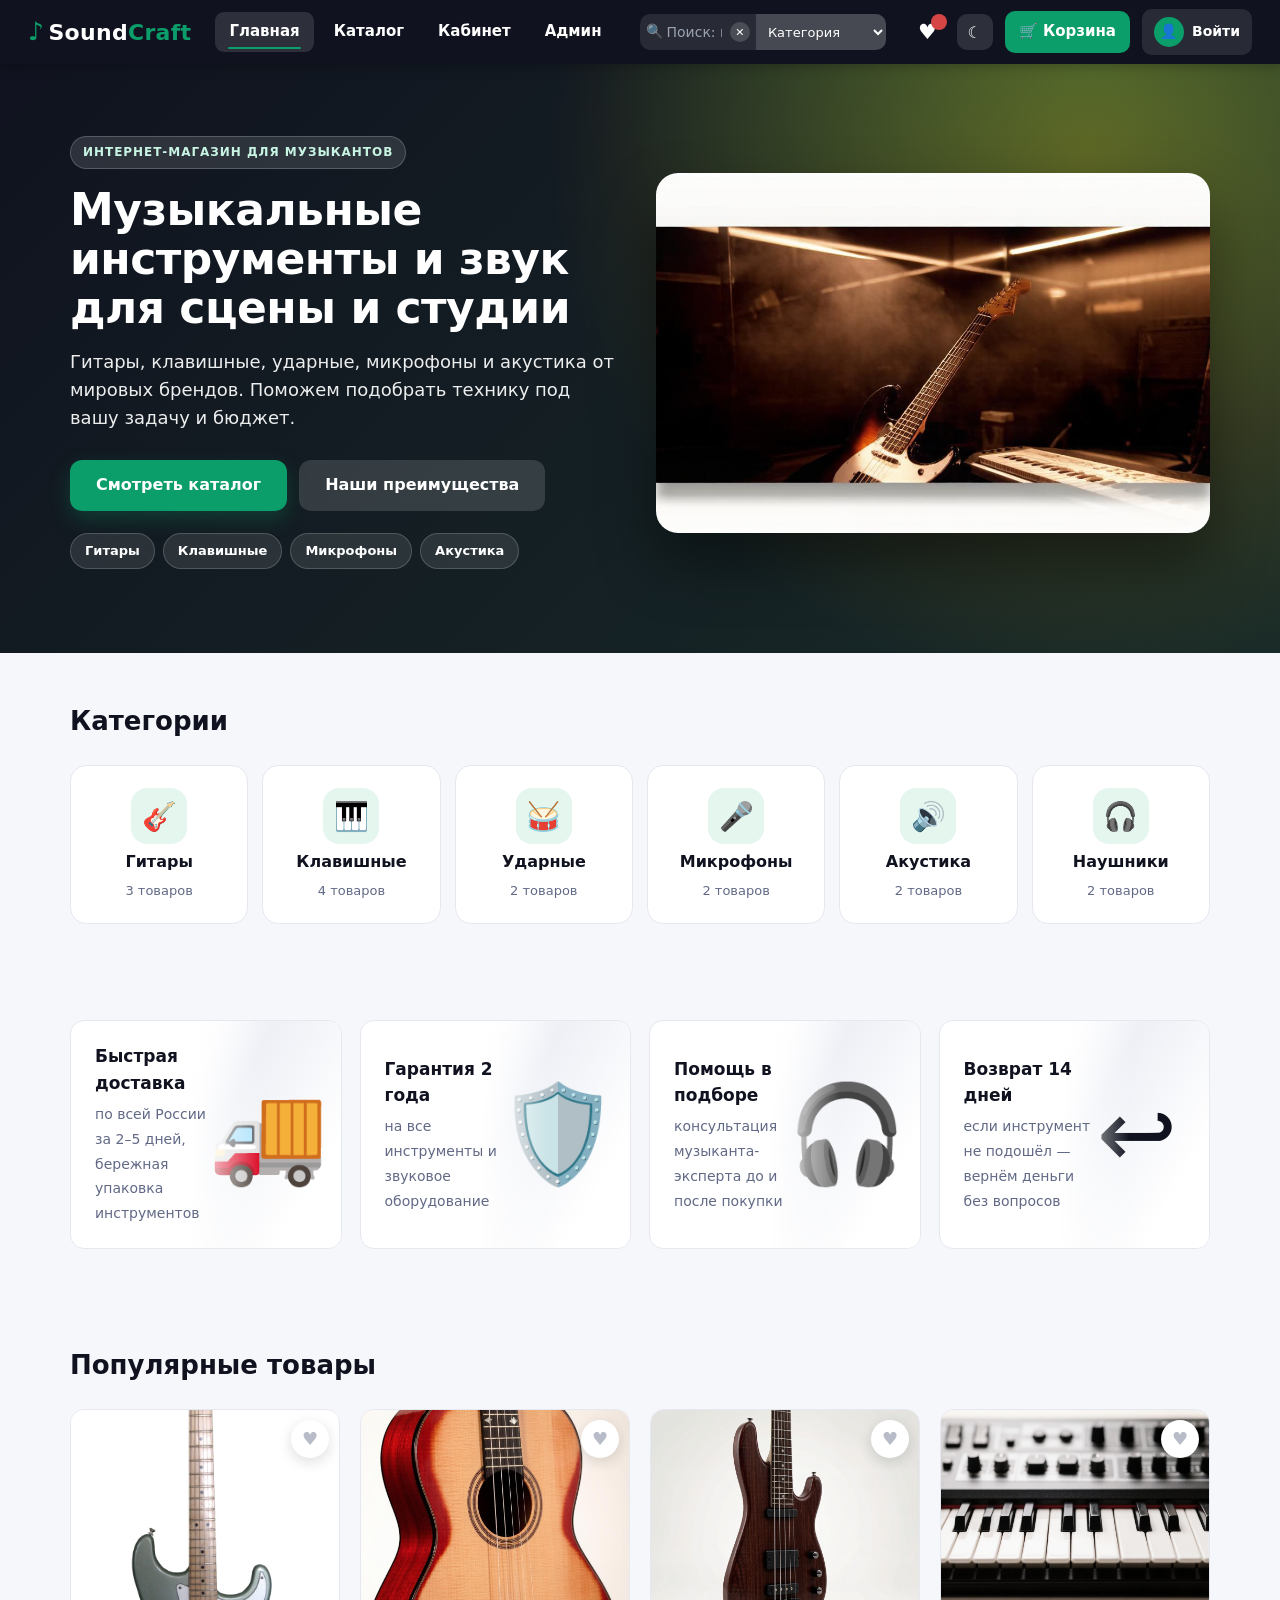
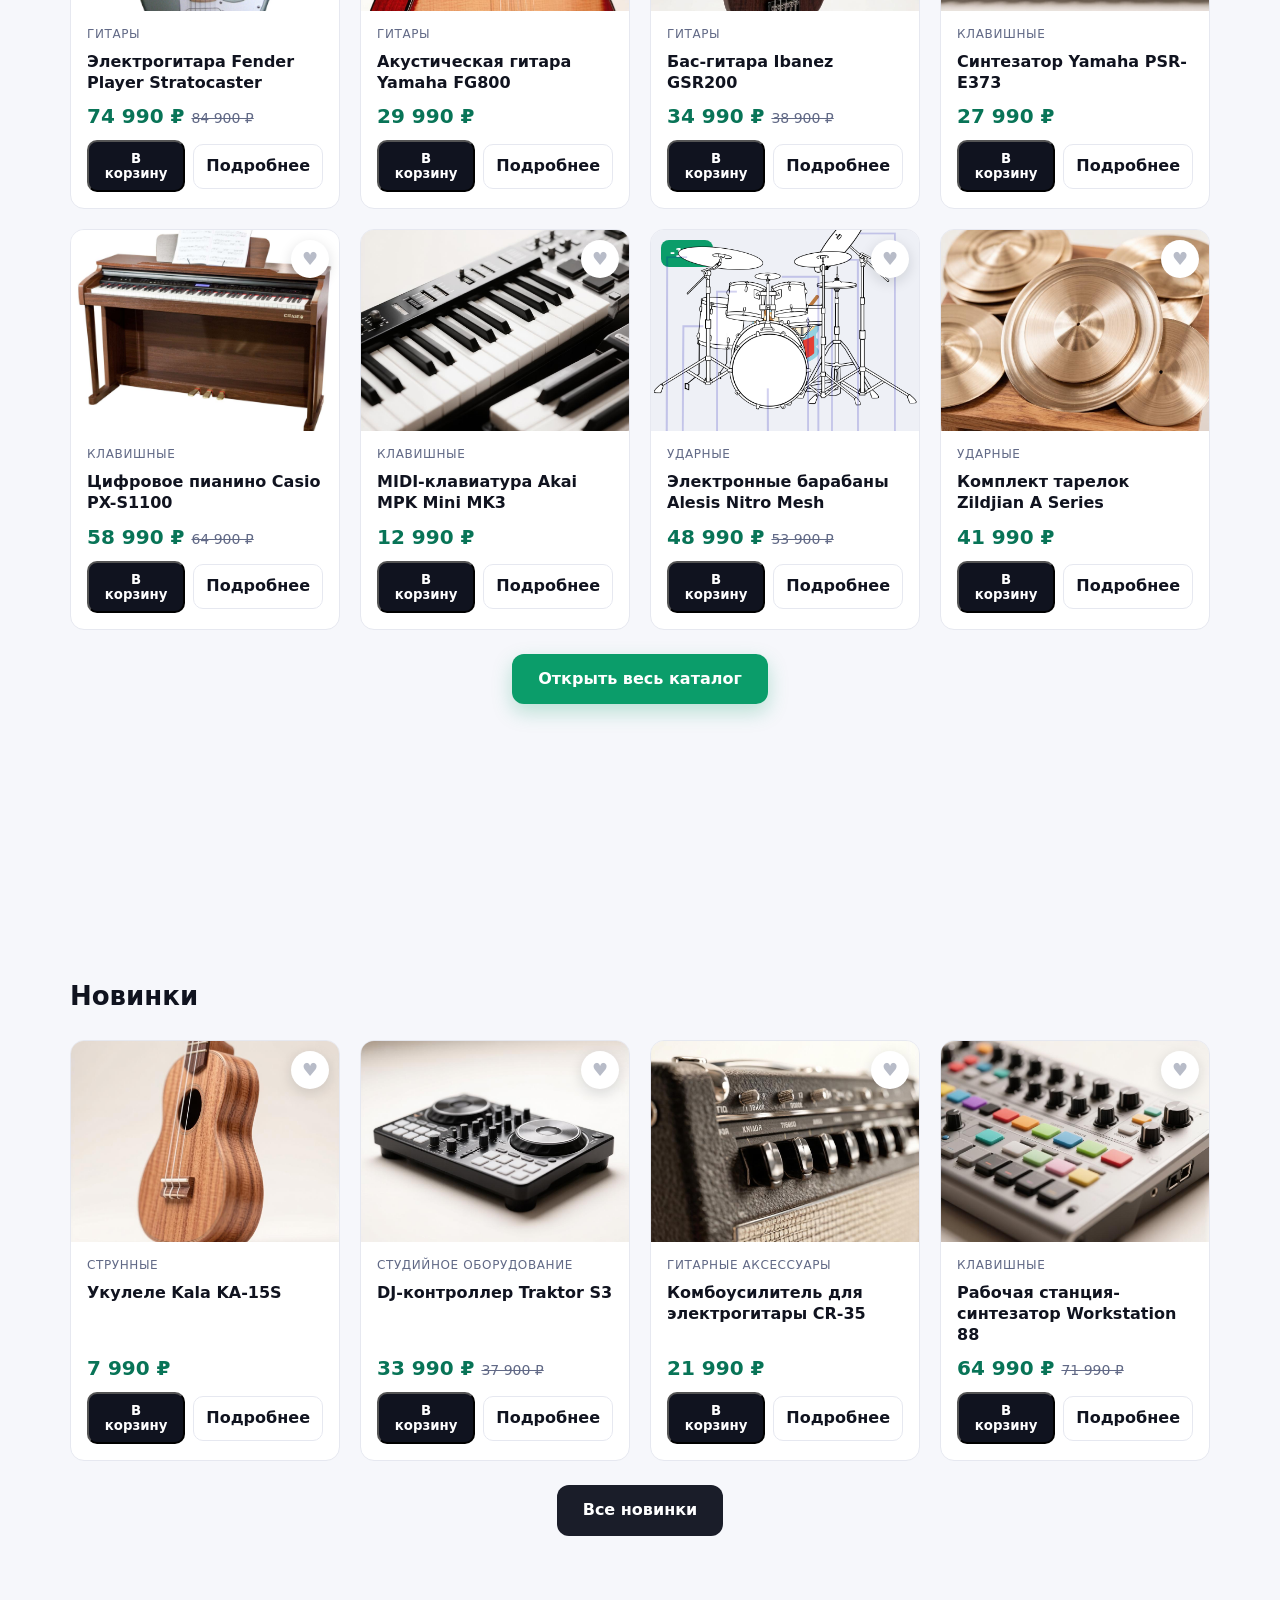
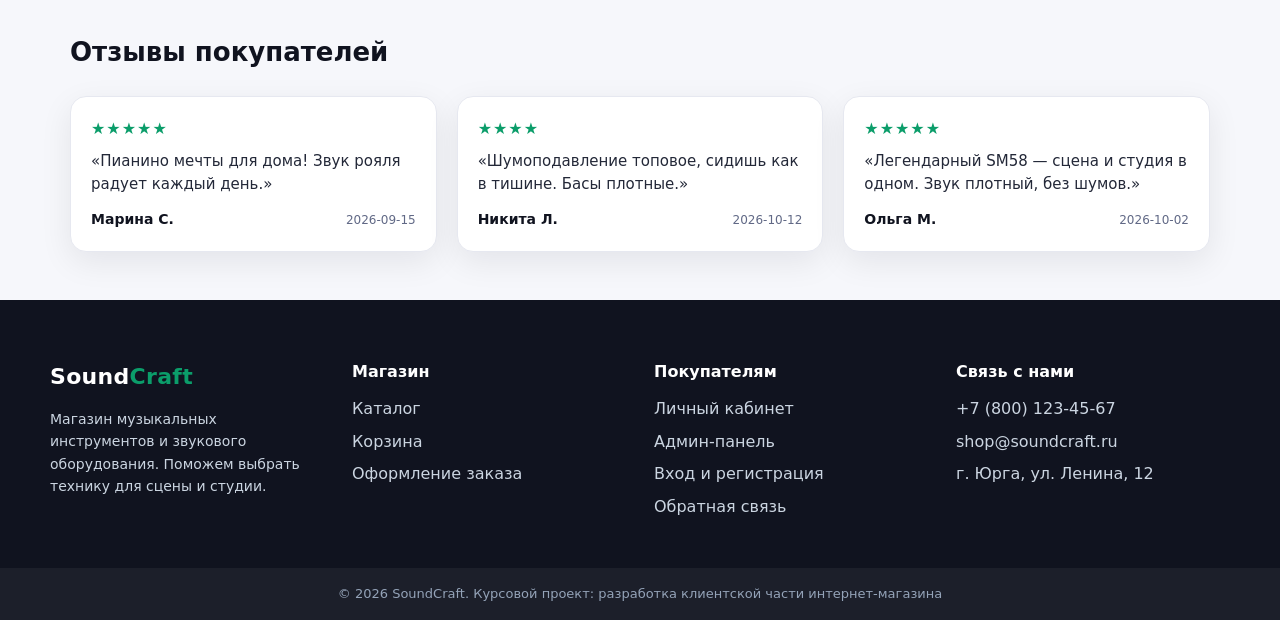
==== index.html @ 6460aef1 "Шапка: логотип-нота, лупа и популярные запросы, горячие клавиши, аватар профиля, счётчик избранного," ====
﻿<!DOCTYPE html>
<html lang="ru">
<head>
  <meta charset="UTF-8">
  <meta name="viewport" content="width=device-width, initial-scale=1.0">
  <title>SoundCraft — магазин музыкальных инструментов и звукового оборудования</title>
  <link rel="icon" type="image/svg+xml" href="img/favicon.svg">
  <link rel="preload" as="image" href="img/hero.jpg">
  <meta name="description" content="SoundCraft — интернет-магазин музыкальных инструментов, акустики, микрофонов и студийного оборудования. Доставка по всей России.">
  <link rel="stylesheet" href="css/style.css?v=26">
</head>
<body>

  <header class="header"><a class="skip-link" href="#content">К содержанию</a>
    <div class="container header__row">
    <button class="burger" onclick="document.querySelector('#topNav').classList.toggle('open')" aria-label="Меню">☰</button>
    <a class="logo" href="index.html"><span class="logo-mark">♪</span>Sound<b>Craft</b></a>
    <nav class="nav" id="topNav">
      <a href="index.html" class="active">Главная</a>
      <a href="catalog.html">Каталог</a>
      <a href="profile.html">Кабинет</a>
      <a href="admin.html">Админ</a>
    </nav>
    <div class="search" id="globalSearch">
      <div class="search__row">
        <div class="inp-wrap">
          <span class="search-ic">🔍</span>
          <input type="text" id="gsInput" placeholder="Поиск: гитара, микрофон..." autocomplete="off">
          <button class="search-clear" onclick="clearSearch()" aria-label="Очистить поиск">✕</button>
        </div>
        <select id="gsCat"><option value="Все">Категория</option></select>
      </div>
      <div class="search-results" id="gsResults"></div>
    </div>
<div class="header__right">
      <a class="fav-head" href="favorites.html" title="Избранное" aria-label="Избранное">♥<span class="fav-badge" id="favCount"></span></a>
      <button class="toggle" onclick="toggleTheme()" aria-label="Сменить тему" title="Тема">☾</button>
      <a class="cart-btn" href="cart.html">🛒 Корзина <span class="cart-count" id="cartCount"></span></a>
      <span class="user-chip" id="userChip"></span>
    </div>
  </div></header>

  <section class="hero" id="content">
    <div class="container hero__grid">
      <div class="hero__text">
        <span class="hero__eyebrow">Интернет-магазин для музыкантов</span>
        <h1>Музыкальные инструменты и звук для сцены и студии</h1>
        <p>Гитары, клавишные, ударные, микрофоны и акустика от мировых брендов. Поможем подобрать технику под вашу задачу и бюджет.</p>
        <div style="display:flex;gap:12px;flex-wrap:wrap">
          <a class="btn" href="catalog.html">Смотреть каталог</a>
          <a class="btn btn--ghost" href="#benefits">Наши преимущества</a>
        </div>
        <div class="hero-chips">
          <a class="chip" href="catalog.html?fCat=%D0%93%D0%B8%D1%82%D0%B0%D1%80%D1%8B">Гитары</a>
          <a class="chip" href="catalog.html?fCat=%D0%9A%D0%BB%D0%B0%D0%B2%D0%B8%D1%88%D0%BD%D1%8B%D0%B5">Клавишные</a>
          <a class="chip" href="catalog.html?fCat=%D0%9C%D0%B8%D0%BA%D1%80%D0%BE%D1%84%D0%BE%D0%BD%D1%8B">Микрофоны</a>
          <a class="chip" href="catalog.html?fCat=%D0%90%D0%BA%D1%83%D1%81%D1%82%D0%B8%D0%BA%D0%B0">Акустика</a>
        </div>
      </div>
      <div class="hero__media"><img src="img/hero.jpg" alt="Музыкальные инструменты в студии" loading="lazy"></div>
    </div>
  </section>

  <section class="section sr-reveal" id="categories">
    <div class="container">
      <h2>Категории</h2>
      <div class="cat-grid">
        <a class="cat-card" href="catalog.html?fCat=%D0%93%D0%B8%D1%82%D0%B0%D1%80%D1%8B"><div class="cat-ic">🎸</div><b>Гитары</b><span id="c1">0 товаров</span></a>
        <a class="cat-card" href="catalog.html?fCat=%D0%9A%D0%BB%D0%B0%D0%B2%D0%B8%D1%88%D0%BD%D1%8B%D0%B5"><div class="cat-ic">🎹</div><b>Клавишные</b><span id="c2">0 товаров</span></a>
        <a class="cat-card" href="catalog.html?fCat=%D0%A3%D0%B4%D0%B0%D1%80%D0%BD%D1%8B%D0%B5"><div class="cat-ic">🥁</div><b>Ударные</b><span id="c3">0 товаров</span></a>
        <a class="cat-card" href="catalog.html?fCat=%D0%9C%D0%B8%D0%BA%D1%80%D0%BE%D1%84%D0%BE%D0%BD%D1%8B"><div class="cat-ic">🎤</div><b>Микрофоны</b><span id="c4">0 товаров</span></a>
        <a class="cat-card" href="catalog.html?fCat=%D0%90%D0%BA%D1%83%D1%81%D1%82%D0%B8%D0%BA%D0%B0"><div class="cat-ic">🔊</div><b>Акустика</b><span id="c5">0 товаров</span></a>
        <a class="cat-card" href="catalog.html?fCat=%D0%9D%D0%B0%D1%83%D1%88%D0%BD%D0%B8%D0%BA%D0%B8"><div class="cat-ic">🎧</div><b>Наушники</b><span id="c6">0 товаров</span></a>
      </div>
    </div>
  </section>

  <section class="section sr-reveal" id="benefits">
    <div class="container">
      <div class="banners">
        <div class="banner"><div class="banner__content"><b>Быстрая доставка</b><span>по всей России за 2–5 дней, бережная упаковка инструментов</span></div><div class="banner__media">🚚</div></div>
        <div class="banner"><div class="banner__content"><b>Гарантия 2 года</b><span>на все инструменты и звуковое оборудование</span></div><div class="banner__media">🛡️</div></div>
        <div class="banner"><div class="banner__content"><b>Помощь в подборе</b><span>консультация музыканта-эксперта до и после покупки</span></div><div class="banner__media">🎧</div></div>
        <div class="banner"><div class="banner__content"><b>Возврат 14 дней</b><span>если инструмент не подошёл — вернём деньги без вопросов</span></div><div class="banner__media">↩️</div></div>
      </div>
    </div>
  </section>

  <section class="section sr-reveal">
    <div class="container">
      <h2>Популярные товары</h2>
      <div class="grid grid--cards" id="topProducts"></div>
      <div style="text-align:center;margin-top:24px"><a class="btn" href="catalog.html">Открыть весь каталог</a></div>
    </div>
  </section>

  <section class="section sr-reveal" id="promo">
    <div class="container">
      <div class="promo-strip">
        <div><span class="promo-tag">ПРОМОКОД</span> <b>SOUND10</b> — скидка 10% на всё!</div>
        <a class="btn btn--sm" href="cart.html">Применить в корзине</a>
      </div>
    </div>
  </section>

  <section class="section sr-reveal">
    <div class="container">
      <h2>Новинки</h2>
      <div class="grid grid--cards" id="newProducts"></div>
      <div style="text-align:center;margin-top:24px"><a class="btn btn--ghost" style="background:#1a1d29" href="catalog.html">Все новинки</a></div>
    </div>
  </section>

  <section class="section sr-reveal" id="recentSection" style="display:none">
    <div class="container">
      <h2>Недавно просмотренные</h2>
      <div class="grid grid--cards" id="recentGrid"></div>
    </div>
  </section>

  <section class="section sr-reveal" id="homeReviews">
    <div class="container">
      <h2>Отзывы покупателей</h2>
      <div class="grid grid--rev" id="revGrid"></div>
    </div>
  </section>

  <footer class="footer">
    <div class="container footer__row">
      <div>
        <a class="logo" href="index.html" style="color:#fff">Sound<b>Craft</b></a>
        <p style="font-size:14px;line-height:1.6;max-width:280px">Магазин музыкальных инструментов и звукового оборудования. Поможем выбрать технику для сцены и студии.</p>
      </div>
      <div>
        <h4>Магазин</h4>
        <ul><li><a href="catalog.html">Каталог</a></li>
        <li><a href="cart.html">Корзина</a></li>
        <li><a href="checkout.html">Оформление заказа</a></li></ul>
      </div>
      <div>
        <h4>Покупателям</h4>
        <ul><li><a href="profile.html">Личный кабинет</a></li>
        <li><a href="admin.html">Админ-панель</a></li>
        <li><a href="auth.html">Вход и регистрация</a></li>
        <li><a href="contacts.html#feedback">Обратная связь</a></li></ul>
      </div>
      <div>
        <h4>Связь с нами</h4>
        <ul><li>+7 (800) 123-45-67</li><li>shop@soundcraft.ru</li>
        <li>г. Юрга, ул. Ленина, 12</li></ul>
      </div>
    </div>
    <div class="footer__bottom">© 2026 SoundCraft. Курсовой проект: разработка клиентской части интернет-магазина</div>
  </footer>
  <div class="mob-bar" id="mobBar"></div>

  <script src="js/data.js?v=26"></script>
  <script src="js/api.js?v=26"></script>
  <script src="js/main.js?v=26"></script>
  <script>
    // Шапка и подвал уже прописаны в HTML этого файла — только инициализируем их
    // Сначала пользователь и корзина (не зависят от данных каталога)
    renderCartCount();
    renderUserChip();
    renderFavCount();
    seedReviews();
    applyTheme();
    const firstSec = document.querySelector(".section"); if(firstSec && !firstSec.id) firstSec.id = "content";
    initSearch();
    initHeaderGlobal();
    const mbx = document.getElementById("mobBar");
    if(mbx) mbx.innerHTML = `<a href="index.html" class="on">🏠<span>Главная</span></a><a href="catalog.html">🔍<span>Каталог</span></a><a href="cart.html">🛒<span>Корзина</span></a><a href="profile.html">👤<span>Профиль</span></a>`;

    // Скелетоны на время загрузки, затем — популярные товары
    document.getElementById("topProducts").innerHTML = skeletonCards(4);
    document.getElementById("newProducts").innerHTML = skeletonCards(4);
    loadProducts().then(()=>{
      fillSearchCats();
      // счётчики категорий
      const catCounts = {};
      PRODUCTS.forEach(p=>{ catCounts[p.cat] = (catCounts[p.cat]||0)+1; });
      
      const map = {c1:"Гитары",c2:"Клавишные",c3:"Ударные",c4:"Микрофоны",c5:"Акустика",c6:"Наушники"};
      Object.keys(map).forEach(k=>{ const el=document.getElementById(k); if(el) el.textContent = (catCounts[map[k]]||0)+" товаров"; });
      // популярные
      const container = document.getElementById("topProducts");
      const topItems = PRODUCTS.slice(0, 8);
      container.innerHTML = topItems.map(p=>cardHtml(p)).join("");
      // новинки (последние добавленные)
      const newBox = document.getElementById("newProducts");
      newBox.innerHTML = PRODUCTS.slice(-4).reverse().map(p=>cardHtml(p)).join("");
      // отзывы на главной
      const revs = JSON.parse(localStorage.getItem("sc_reviews")||"[]").slice(-3).reverse();
      const grid = document.getElementById("revGrid");
      grid.innerHTML = revs.length ? revs.map(r=>`
        <div class="rev-card"><div class="rv-stars">${"★".repeat(r.rating)}</div><p>«${escapeHtml((r.text||"").slice(0,120))}${(r.text||"").length>120?"…":""}»</p>
        <div class="rv-meta"><b>${escapeHtml(r.user||"Покупатель")}</b> <span class="rv-date">${escapeHtml(r.date||"")}</span></div></div>`).join("")
      : `<div class="empty-state" style="grid-column:1/-1">Пока нет отзывов — оставьте первый <a href="catalog.html" style="color:var(--brand)">после покупки</a>.</div>`;
      // недавно просмотренные
      const rids = getRecent();
      if(rids.length){
        const sec = document.getElementById("recentSection"); sec.style.display = "block";
        document.getElementById("recentGrid").innerHTML = rids.map(id=>PRODUCTS.find(p=>p.id===id)).filter(Boolean).map(p=>cardHtml(p)).join("");
      }
      initReveal();
    });

    function cardHtml(p){
      return `
      <article class="card">
        <a class="card__img" href="product.html?id=${p.id}">
          <span class="card__icon">${p.icon}</span>
          ${p.img?`<img class="card__photo" src="${p.img}" alt="${escapeHtml(p.name)}" loading="lazy" onerror="this.remove()">`:""}
          ${favBtn(p.id)}
          ${badgesHtml(p)}
        </a>
        <div class="card__body">
          <span class="card__cat">${escapeHtml(p.cat)}</span>
          <a class="card__name" href="product.html?id=${p.id}">${escapeHtml(p.name)}</a>
          <div class="card__price">${fmtPrice(p.price)} ${p.oldPrice?`<s class="card__old">${fmtPrice(p.oldPrice)}</s>`:""}</div>
          <div class="card__row">
            ${buyButton(p.id)}
            <a class="btn--view" href="product.html?id=${p.id}">Подробнее</a>
          </div>
        </div>
      </article>`;
    }
  </script>
</body>
</html>
---- css/style.css ----
/* ============ SoundCraft — дизайн-система ============ */
:root{
  --ink:#10131f;             /* угольно-чёрный (не чистый #000) */
  --ink-2:#232838;
  --muted:#616986;
  --brand:#0b9d6a;           /* единственный акцент — электрический изумруд */
  --brand-dark:#087457;
  --brand-soft:#e4f6ee;
  --accent:#0b9d6a;
  --bg:#f6f7fb;
  --card:#ffffff;
  --line:#e6e8f0;
  --ok:#0b9d6a;
  --err:#d64545;
  --radius:14px;
  --radius-sm:10px;
  --radius-pill:999px;
  --shadow:0 10px 32px rgba(16,19,31,.08);
  --shadow-hover:0 16px 40px rgba(11,157,106,.16);
  --ring:0 0 0 3px rgba(11,157,106,.18);
}
*{box-sizing:border-box}
html{scroll-behavior:smooth}
body{
  margin:0;font-family:"Segoe UI","Inter",system-ui,-apple-system,Roboto,Arial,sans-serif;
  color:var(--ink);background:var(--bg);line-height:1.55;-webkit-font-smoothing:antialiased;
  display:flex;flex-direction:column;min-height:100vh;
}
::selection{background:rgba(11,157,106,.2)}
a{color:inherit;text-decoration:none}
img{max-width:100%;display:block}
button{font-family:inherit;cursor:pointer}
input,select,textarea{font-family:inherit}
.container{max-width:1180px;margin:0 auto;padding:0 20px}
:focus-visible{outline:none;box-shadow:var(--ring);border-radius:6px}

/* ---------- Шапка ---------- */
.header{background:var(--ink);color:#fff;position:sticky;top:0;z-index:50;
  box-shadow:0 2px 12px rgba(0,0,0,.25)}
.header__row{display:flex;align-items:center;gap:24px;height:64px;max-width:1600px;margin:0 auto;padding:0 28px}
.logo{font-weight:800;font-size:22px;letter-spacing:.3px;white-space:nowrap}
.logo b{color:var(--accent)}
.nav{display:flex;gap:6px;flex:0 0 auto}
.nav a{padding:8px 14px;border-radius:9px;font-weight:600;font-size:15px;transition:.15s}
.nav a:hover,.nav a.active{background:rgba(255,255,255,.12)}
.header__right{display:flex;align-items:center;gap:12px;flex:0 0 auto}
.cart-btn{position:relative;display:inline-flex;align-items:center;gap:7px;flex:0 0 auto;white-space:nowrap;
  background:var(--brand);padding:9px 14px;border-radius:10px;font-weight:700;font-size:15px}
.cart-btn:hover{background:var(--brand-dark)}
.cart-count{background:var(--accent);color:#1a1d29;min-width:20px;height:20px;border-radius:20px;
  font-size:12px;font-weight:800;display:inline-flex;align-items:center;justify-content:center;padding:0 5px}
.cart-count:empty{display:none}
.user-chip{display:inline-flex;align-items:center;gap:8px;background:rgba(255,255,255,.1);
  padding:8px 12px;border-radius:10px;font-weight:600;font-size:14px}
.user-name{max-width:130px;overflow:hidden;text-overflow:ellipsis;white-space:nowrap}
.btn-logout{background:none;border:none;color:#fca5a5;font-weight:700;font-size:13px;padding:0}

/* ---------- Герой (главная) ---------- */
.hero{background:
  radial-gradient(70% 120% at 85% 0%, rgba(11,157,106,.30), transparent 55%),
  linear-gradient(135deg,#10131f,#182a28);color:#fff;padding:72px 0 84px;position:relative;overflow:hidden}
.hero::after{content:"";position:absolute;inset:0;
  background:radial-gradient(circle at 85% 15%,rgba(234,179,8,.35),transparent 45%)}
.hero__inner{position:relative;z-index:2;max-width:640px}
.hero h1{font-size:44px;line-height:1.12;margin:0 0 16px;letter-spacing:-.5px}
.hero p{font-size:18px;opacity:.92;margin:0 0 28px}
.btn{display:inline-block;background:var(--brand);color:#fff;font-weight:700;font-size:16px;
  padding:13px 26px;border-radius:12px;border:none;transition:transform .12s ease,box-shadow .2s ease,background .2s ease;
  box-shadow:0 8px 20px rgba(11,157,106,.26)}
.btn:hover{transform:translateY(-2px);box-shadow:0 12px 28px rgba(11,157,106,.34)}
.btn:active{transform:translateY(0) scale(.98)}
.btn--ghost{background:rgba(255,255,255,.14);color:#fff;box-shadow:none}
.btn--ghost:hover{background:rgba(255,255,255,.24)}
.btn--block{display:block;width:100%;text-align:center}
.btn--sm{padding:9px 14px;font-size:14px}

/* ---------- Секции и карточки ---------- */
.section{padding:48px 0}
.section h2{font-size:26px;margin:0 0 24px}
.grid{display:grid;gap:20px}
.grid--cards{grid-template-columns:repeat(auto-fill,minmax(240px,1fr))}
.grid--adv{grid-template-columns:repeat(auto-fill,minmax(250px,1fr))}
.card{background:var(--card);border:1px solid var(--line);border-radius:var(--radius);
  overflow:hidden;transition:.18s ease;display:flex;flex-direction:column}
.card:hover{box-shadow:var(--shadow-hover);transform:translateY(-3px);border-color:rgba(11,157,106,.35)}
.card__img{position:relative;aspect-ratio:4/3;display:flex;align-items:center;justify-content:center;
  font-size:64px;background-size:cover;background-position:center;background-color:#eef0f6;overflow:hidden}
.card__icon{position:relative;z-index:0}
.card__photo{position:absolute;inset:0;width:100%;height:100%;object-fit:cover;z-index:1}
.cart-item__thumb{position:relative;overflow:hidden}
.cart-item__thumb img{position:absolute;inset:0;width:100%;height:100%;object-fit:cover;z-index:1}
.product__img{position:relative;overflow:hidden}
.product__img img{position:absolute;inset:0;width:100%;height:100%;object-fit:cover;z-index:1}
.product__gallery{margin-bottom:8px}
.pg-thumbs{display:flex;gap:8px;margin-top:10px;flex-wrap:wrap}
.pg-thumb{width:64px;height:64px;object-fit:cover;border-radius:10px;border:2px solid transparent;cursor:pointer;background:#eef0f6}
.pg-thumb.active{border-color:var(--brand)}
.sr-item__ic{position:relative;overflow:hidden}
.sr-item__ic img{position:absolute;inset:0;width:100%;height:100%;object-fit:cover;border-radius:8px;z-index:1}
.badges{position:absolute;top:10px;left:10px;display:flex;flex-direction:row;gap:6px;align-items:center;flex-wrap:wrap}
.card__badge{background:#dc2626;color:#fff;
  font-size:12px;font-weight:800;padding:4px 9px;border-radius:8px}
.card__body{padding:14px 16px 16px;display:flex;flex-direction:column;gap:8px;flex:1}
.card__cat{font-size:12px;color:var(--muted);text-transform:uppercase;letter-spacing:.6px}
.card__name{font-weight:700;font-size:16px;line-height:1.3;flex:1}
.card__price{font-size:20px;font-weight:800;color:var(--brand-dark)}
.card__old{color:var(--muted);text-decoration:line-through;font-size:14px;font-weight:500}
.card__row{display:flex;align-items:center;gap:8px;flex-wrap:wrap}
.btn--buy{background:var(--ink);color:#fff;flex:1;padding:9px 12px;border-radius:10px;font-weight:700}
.btn--buy:hover{background:var(--brand)}
.btn--bought{background:#eef0f6;color:var(--ink);border:1px solid var(--line);
  flex:1;padding:9px 12px;border-radius:10px;font-weight:600;font-size:0}
.btn--bought:hover{border-color:var(--ok);color:var(--ok);background:#fff}
.btn--bought::before{font-size:14px;content:"В корзине ✓"}
.btn--bought:hover::before{content:"Перейти в корзину"}
.price-hint{font-size:12px;color:var(--muted);margin-top:4px}
.btn--view{border:1px solid var(--line);padding:9px 12px;border-radius:10px;font-weight:600;color:var(--ink)}
.btn--view:hover{border-color:var(--brand);color:var(--brand)}

/* преимущества */
.adv{display:flex;align-items:center;gap:14px;background:var(--card);border:1px solid var(--line);
  border-radius:var(--radius);padding:18px}
.adv__ic{width:46px;height:46px;border-radius:12px;background:#eef2ff;color:var(--brand);
  display:flex;align-items:center;justify-content:center;font-size:22px;flex:none}
.adv b{display:block;font-size:15px}
.adv span{color:var(--muted);font-size:13px}

/* ---------- Каталог ---------- */
.catalog{display:grid;grid-template-columns:240px 1fr;gap:24px;align-items:start}
.filters{background:var(--card);border:1px solid var(--line);border-radius:var(--radius);padding:18px;position:sticky;top:84px}
.filters h3{margin:0 0 14px}
.field{margin-bottom:14px}
.field label{font-size:13px;color:var(--muted);display:block;margin-bottom:6px}
.field input[type=text],.field input[type=search],.field input[type=email],.field input[type=password],
.field input[type=tel],.field input[type=number],.field select,.field textarea{
  width:100%;border:1px solid var(--line);border-radius:10px;padding:10px 12px;font-size:14px;
  font-family:inherit;background:#fff}
.field input:focus,.field select:focus,.field textarea:focus{outline:none;border-color:var(--brand);box-shadow:0 0 0 3px rgba(11,157,106,.14)}
.range-row{display:flex;gap:8px}
.range-row input{flex:1}
.check-row{display:flex;gap:8px;align-items:center;font-size:14px;margin-bottom:8px;cursor:pointer}
.sort-bar{display:flex;gap:12px;align-items:center;margin-bottom:18px;flex-wrap:wrap}
.sort-bar select{border:1px solid var(--line);border-radius:9px;padding:8px 10px;font-family:inherit}
.result-hint{color:var(--muted);font-size:14px;margin-left:auto}
.empty{grid-column:1/-1;text-align:center;color:var(--muted);padding:40px 0}

/* ---------- Карточка товара ---------- */
.product{display:grid;grid-template-columns:1fr 1.1fr;gap:36px}
.product__img{background:#eef0f6;border-radius:var(--radius);aspect-ratio:4/3;
  display:flex;align-items:center;justify-content:center;font-size:150px}
.product h1{margin:0 0 10px}
.product__price{font-size:34px;font-weight:800;color:var(--brand-dark);margin:14px 0}
.product__meta{display:grid;grid-template-columns:auto 1fr;gap:8px 14px;font-size:15px;margin:18px 0}
.product__meta dt{color:var(--muted)}
.product__actions{display:flex;gap:12px;flex-wrap:wrap}
.qty{display:inline-flex;align-items:center;border:1px solid var(--line);border-radius:10px;overflow:hidden}
.qty button{width:38px;height:42px;background:#fff;border:none;font-size:20px;font-weight:700}
.qty input{width:52px;text-align:center;border:none;font-size:16px;font-weight:700}
.breadcrumbs{color:var(--muted);font-size:14px;margin-bottom:14px}
.breadcrumbs a:hover{color:var(--brand)}

/* ---------- Таблица корзины ---------- */
.cart-table{width:100%;border-collapse:collapse;background:var(--card);border-radius:var(--radius);overflow:hidden}
.cart-table th{background:#f1f2f8;text-align:left;padding:12px 16px;font-size:13px;text-transform:uppercase;color:var(--muted)}
.cart-table td{padding:14px 16px;border-top:1px solid var(--line);vertical-align:middle}
.cart-item{display:flex;align-items:center;gap:14px}
.cart-item img,.cart-item__thumb{width:56px;height:56px;border-radius:10px;background:#eef0f6;display:flex;align-items:center;justify-content:center;font-size:26px;flex:none}
.cart-item b{display:block}
.cart-item span{font-size:13px;color:var(--muted)}
.remove-btn{position:relative;background:none;border:none;color:#718096;font-weight:700;
  padding:7px;border-radius:9px;transition:.15s;line-height:0}
.remove-btn:hover{color:#dc2626;background:#fee2e2}
.remove-btn:active{transform:scale(.92)}
.trash{display:block;fill:none;stroke:currentColor;stroke-width:1.8;stroke-linejoin:round;stroke-linecap:round}
.trash-lid{transform-origin:6px 7px;transition:transform .18s ease}
.trash-body{stroke-width:1.9;fill:currentColor;fill-opacity:.12}
.trash-slat{stroke-width:1.5}
.remove-btn:hover .trash-lid{transform:rotate(-20deg) translate(-1px,-1px)}
.remove-tip{position:absolute;bottom:calc(100% + 7px);left:50%;transform:translateX(-50%);
  background:#1a1d29;color:#fff;font-size:11px;font-weight:600;padding:4px 9px;border-radius:7px;
  white-space:nowrap;opacity:0;visibility:hidden;transition:.15s;pointer-events:none;line-height:1.4}
.remove-btn:hover .remove-tip{opacity:1;visibility:visible}
.cart-summary{background:var(--card);border:1px solid var(--line);border-radius:var(--radius);padding:22px;position:sticky;top:84px}
.cart-summary h3{margin:0 0 14px}
.sum-row{display:flex;justify-content:space-between;margin:8px 0}
.sum-row--total{font-size:20px;font-weight:800;border-top:1px solid var(--line);padding-top:12px;margin-top:10px}
.cart-layout{display:grid;grid-template-columns:1fr 320px;gap:24px;align-items:start}
.cart-empty{text-align:center;color:var(--muted);padding:60px 0}

/* ---------- Формы и страницы ---------- */
.auth-wrap{max-width:420px;margin:40px auto;background:var(--card);border:1px solid var(--line);border-radius:var(--radius);padding:30px}
.auth-wrap h1{font-size:24px;margin:0 0 20px;text-align:center}
.form-msg{font-size:14px;padding:10px 12px;border-radius:8px;margin-bottom:14px;display:none}
.form-msg.show{display:block}
.form-msg--err{background:#fee2e2;color:#b91c1c}
.form-msg--ok{background:#dcfce7;color:#166534}
.auth-link{text-align:center;margin-top:14px;font-size:14px;color:var(--muted)}
.auth-link a{color:var(--brand);font-weight:700}

.contacts{display:grid;grid-template-columns:1fr 1fr;gap:28px}
.info-card{background:var(--card);border:1px solid var(--line);border-radius:var(--radius);padding:22px}
.info-card h3{margin:0 0 12px}
.info-list{list-style:none;padding:0;margin:0}
.info-list li{padding:10px 0;border-bottom:1px solid var(--line);display:flex;align-items:center;gap:10px}
.info-list li:last-child{border-bottom:none}

.centre{max-width:760px;margin:0 auto}

/* ---------- Подвал ---------- */
.footer{background:var(--ink);color:#cbd5e1;margin-top:auto;padding-top:20px}
.footer__row{display:grid;grid-template-columns:repeat(auto-fit,minmax(200px,1fr));gap:28px;padding:40px 0}
.footer h4{color:#fff;margin:0 0 12px}
.footer ul{list-style:none;padding:0;margin:0}
.footer li{margin-bottom:8px}
.footer a:hover{color:#fff}
.footer__bottom{background:rgba(255,255,255,.05);text-align:center;padding:16px;font-size:13px;color:#94a3b8}

/* ---------- Адаптив ---------- */
@media(max-width:900px){
  .nav{display:none}
  .hero h1{font-size:32px}
  .catalog{grid-template-columns:1fr}
  .filters{position:static}
  .product,.contacts,.cart-layout{grid-template-columns:1fr}
  .header__row{flex-wrap:wrap;height:auto;padding:10px 0}
}
@media(max-width:520px){
  .header__right{gap:8px}
  .logo{font-size:18px}
}

/* ============ Новое: поиск, банеры, карта, тултип, заказ ============ */

/* --- Поиск в header (глобально) --- */
.search{position:relative;flex:1 1 auto;min-width:180px;max-width:700px}
.search__row{display:flex;background:rgba(255,255,255,.1);border-radius:10px;overflow:hidden}
.search__row input{flex:1;min-width:80px;background:transparent;border:none;color:#fff;padding:10px 12px;outline:none;font-size:14px;font-family:inherit}
.search__row input::placeholder{color:#9aa2b1}
.search__row select{background:rgba(255,255,255,.14);border:none;color:#fff;padding:6px 8px;font-size:13px;outline:none;cursor:pointer;max-width:130px}
.search__row select option{color:#1a1d29}
.search-results{position:absolute;top:calc(100% + 8px);left:0;right:0;background:#fff;color:var(--ink);
  border-radius:12px;box-shadow:var(--shadow);overflow:hidden;display:none;z-index:70}
.search-results.open{display:block}
.sr-item{display:flex;align-items:center;gap:12px;padding:10px 12px;border-bottom:1px solid var(--line);cursor:pointer}
.sr-item:last-child{border-bottom:none}
.sr-item:hover{background:#f6f7fb}
.sr-item__ic{width:38px;height:38px;border-radius:8px;background:#eef0f6;display:flex;align-items:center;justify-content:center;font-size:20px;flex:none}
.sr-item__name{font-weight:600;font-size:14px;line-height:1.25}
.sr-item__price{color:var(--brand-dark);font-weight:800;font-size:13px;margin-left:auto;white-space:nowrap}
.sr-empty{padding:12px;color:var(--muted);font-size:13px;text-align:center}
.sr-head{padding:8px 12px;font-size:11px;text-transform:uppercase;letter-spacing:.6px;color:var(--muted);background:#f1f2f8}

/* --- Банеры преимуществ (главная) --- */
.banners{display:grid;grid-template-columns:repeat(auto-fit,minmax(250px,1fr));gap:18px}
.banner{position:relative;background:#fff;border:1px solid var(--line);border-radius:var(--radius);
  overflow:hidden;min-height:150px;display:flex;align-items:center;padding:22px 24px}
.banner__media{position:absolute;right:-6px;top:0;bottom:0;width:58%;display:flex;align-items:center;justify-content:center;font-size:96px;
  -webkit-mask-image:linear-gradient(to left,#000 55%,transparent 100%);mask-image:linear-gradient(to left,#000 55%,transparent 100%);
  background:linear-gradient(120deg,rgba(255,255,255,0) 0%,#eef0f6 30%,#fff 75%);background-repeat:no-repeat}
.banner__content{position:relative;z-index:2;max-width:58%}
.banner b{font-size:17px;display:block;margin-bottom:6px}
.banner span{color:var(--muted);font-size:14px;line-height:1.4}

/* --- Ниже товар был растянут --- */
.card__price{white-space:nowrap}
.adv{display:none}

/* --- Корзина: скидка зелёная, всё в одной строке --- */
.discount{color:var(--ok);font-weight:700;white-space:nowrap}
.cart-table td, .cart-table th{white-space:nowrap}
.cart-item b{white-space:normal}
.sum-row span{white-space:nowrap}
.product__price{white-space:nowrap}

/* --- Разворачиваемый адрес с картой --- */
.link-toggle{color:var(--brand);font-weight:700;cursor:pointer;border:none;background:none;font-size:14px;padding:0}
.link-toggle:hover{text-decoration:underline}
.reveal{display:none;margin-top:12px}
.reveal.open{display:block}
.map-frame{width:100%;height:340px;border:0;border-radius:12px;background:#eef0f6}

/* --- Тултип '?' у ФИО --- */
.help{position:relative;display:inline-flex;align-items:center;justify-content:center;width:18px;height:18px;
  border-radius:50%;background:#eef0f6;color:var(--muted);font-size:12px;font-weight:800;cursor:help;vertical-align:middle;margin-left:6px}
.help .tip{position:absolute;top:150%;left:50%;transform:translateX(-50%);width:230px;background:#1a1d29;color:#fff;
  font-weight:400;font-size:12px;line-height:1.45;padding:10px 12px;border-radius:10px;box-shadow:var(--shadow);
  opacity:0;visibility:hidden;transition:.18s;z-index:80;text-align:left;pointer-events:none;white-space:normal}
.help:hover .tip,.help:focus .tip{opacity:1;visibility:visible}

/* --- Оформление заказа: итог у кнопки, большой --- */
.field textarea{resize:vertical;max-width:100%}
.order-total{display:flex;justify-content:space-between;align-items:center;background:#f1f2f8;
  border-radius:12px;padding:16px 18px;margin:16px 0;font-size:18px}
.order-total b{font-size:26px;color:var(--brand-dark);font-weight:800}
.qty input{max-width:60px}

/* --- Каталог: скидка на хите --- */
.price-block{display:flex;flex-direction:column;gap:2px}

/* ============ Мобильная адаптация (до 640px) ============ */
@media(max-width:640px){
  body{font-size:15px}
  .header__row{flex-wrap:wrap;height:auto;padding:10px 0 12px;gap:10px}
  .logo{order:1;font-size:19px}
  .header__right{order:2;margin-left:auto;gap:8px}
  .cart-btn{font-size:14px;padding:8px 11px}
  .search{order:3;flex:1 1 100%;max-width:100%;min-width:0}
  .search-results{left:0;right:0;max-width:100%}
  .nav{order:4;flex:1 1 100%;display:flex;gap:6px;flex-wrap:wrap;
    justify-content:flex-start;overflow-x:auto;-webkit-overflow-scrolling:touch;padding-top:4px}
  .nav a{font-size:13px;padding:6px 10px}
  .user-name{max-width:90px}

  .hero{padding:44px 0 54px}
  .hero h1{font-size:27px}
  .hero p{font-size:15px}
  .btn{font-size:14px;padding:11px 18px}
  .section h2{font-size:21px}

  .banners{grid-template-columns:1fr;gap:12px}
  .banner{min-height:120px;padding:16px 18px}
  .banner b{font-size:15px}
  .banner span{font-size:13px}

  .grid--cards{grid-template-columns:repeat(2,1fr);gap:12px}
  .card__name{font-size:13px}
  .card__price{font-size:15px}
  .card__img{font-size:44px}
  .card__badge{font-size:10px;padding:3px 7px}
  .btn--buy,.btn--view,.btn--bought{font-size:13px;padding:8px 6px}
  .card__row{gap:6px}
  .btn--view{padding:8px 6px}

  .catalog{grid-template-columns:1fr;gap:0}
  .filters{position:static;margin-bottom:18px}
  .sort-bar{margin-bottom:14px}

  .product{grid-template-columns:1fr;gap:22px}
  .product__img{font-size:100px}
  .product h1{font-size:20px}
  .product__price{font-size:26px}

  .cart-layout{grid-template-columns:1fr;overflow-x:visible}
  .cart-table{min-width:0;display:block;border:0}
  .cart-table thead{display:none}
  .cart-table tbody{display:flex;flex-direction:column;gap:12px}
  .cart-table tr{display:grid;grid-template-columns:1fr auto;grid-auto-flow:row;
    gap:8px 12px;border:1px solid var(--line);border-radius:14px;padding:14px;
    background:#fff;box-shadow:var(--shadow)}
  .cart-table td{display:flex;align-items:center;gap:8px;border:none!important;padding:0}
  .cart-table tr td:nth-child(1){grid-column:1/-1;border-bottom:1px solid var(--line);padding-bottom:10px;margin-bottom:2px}
  .cart-table tr td:nth-child(2){grid-column:1;color:var(--muted);font-size:13px}
  .cart-table tr td:nth-child(3){grid-column:2;justify-content:flex-end}
  .cart-table tr td:nth-child(4){grid-column:1;font-size:16px}
  .cart-table tr td:nth-child(5){grid-column:2;justify-content:flex-end}
  .cart-summary{position:static;padding:16px;border-radius:14px}
  .cart-summary h3{font-size:16px;margin-bottom:10px}
  .sum-row{font-size:14px}
  .sum-row--total{font-size:17px}
  .cart-item__thumb{width:52px;height:52px;font-size:24px}
  .cart-item b{font-size:14px}

  .contacts{grid-template-columns:1fr}
  .map-frame{height:260px}

  .auth-wrap{padding:22px 18px;margin:20px auto}
  .order-total{font-size:16px;padding:12px 14px}
  .order-total b{font-size:20px}

  .breadcrumbs{font-size:13px}
  .price-hint{font-size:11px}
  .footer__row{grid-template-columns:1fr 1fr;gap:20px;padding:28px 0}
  .footer__bottom{font-size:12px;line-height:1.5}
  #toast{width:90%;text-align:center;font-size:14px}

  /* бейджи и цена: не перегружаем */
  .badges{top:6px;left:6px}
  .card__badge{font-size:10px}
}
@media(max-width:640px){
  /* Подсказка у ФИО не должна выходить за экран */
  .help .tip{left:0;right:auto;transform:none;width:min(240px,calc(100vw - 40px));top:calc(100% + 8px)}
}

/* ===== Доступность: отключаем анимации при запросе системы ===== */
@media (prefers-reduced-motion: reduce){
  *, *::before, *::after{
    animation-duration:.001ms !important;
    animation-iteration-count:1 !important;
    transition-duration:.001ms !important;
    scroll-behavior:auto !important;
  }
}
@media (prefers-reduced-motion: no-preference){
  .card{transition:transform .18s ease, box-shadow .2s ease, border-color .18s ease}
  .btn{transition:transform .12s ease, box-shadow .2s ease, background .2s ease}
}


/* ===== Скелетоны загрузки ===== */
.sk-card{min-height:0}
.sk{background:linear-gradient(90deg,#edf0f7 25%,#f7f8fc 37%,#edf0f7 63%);background-size:400% 100%;animation:shimmer 1.4s ease infinite;border-radius:var(--radius-sm)}
.sk-img{height:170px;border-radius:var(--radius) var(--radius) 0 0;width:100%}
.sk-line{height:12px;margin:12px 16px 0}
.sk-line.w60{width:60%;margin-bottom:10px}
.sk-line.w40{width:40%;margin-bottom:16px}
@keyframes shimmer{0%{background-position:100% 0}100%{background-position:-100% 0}}
@media (prefers-reduced-motion: reduce){.sk{animation:none;background:#edf0f7}}

/* Пустое состояние каталога — осмысленная подача */
.empty-state{text-align:center;padding:48px 16px;color:var(--muted)}
.empty-state .empty-ico{font-size:48px;margin-bottom:12px}


/* ===== Избранное ===== */
.fav-wrap{position:relative}
.fav-badge{position:absolute;top:-6px;right:-6px;background:var(--err);color:#fff;font-size:10px;font-weight:800;min-width:16px;height:16px;border-radius:50%;display:flex;align-items:center;justify-content:center;padding:0 3px}
.fav-btn{position:absolute;top:10px;right:10px;width:38px;height:38px;border:none;border-radius:50%;background:#fff;color:#b8bcc8;font-size:18px;cursor:pointer;box-shadow:0 4px 14px rgba(16,19,31,.14);transition:.15s;z-index:3;line-height:1}
.fav-btn:hover{transform:scale(1.1)}
.fav-btn.active{color:var(--err);background:#fff0f0}

/* ===== Кнопка очистки поиска ===== */
.search__row .inp-wrap{position:relative;flex:1;display:flex;align-items:center;min-width:0}
.search__row .inp-wrap input{width:100% !important;padding-right:34px;min-width:0}
.search-clear{position:absolute;right:6px;top:50%;transform:translateY(-50%);width:20px;height:20px;border:none;border-radius:50%;
  background:rgba(255,255,255,.16);color:#fff;font-size:11px;line-height:1;cursor:pointer;z-index:2;display:inline-flex;align-items:center;justify-content:center}
.search-clear:hover{background:rgba(255,255,255,.3)}

/* ===== Хлебные крошки ===== */
.crumbs{display:flex;flex-wrap:wrap;gap:6px;align-items:center;font-size:14px;color:var(--muted);margin-bottom:16px}
.crumbs a{color:var(--brand);font-weight:600}
.crumbs a:hover{text-decoration:underline}

/* ===== Мобильное меню (бургер) ===== */
.burger{display:none;border:none;background:rgba(255,255,255,.12);color:#fff;width:40px;height:40px;border-radius:10px;font-size:20px;cursor:pointer}
@media(max-width:900px){
  .burger{display:inline-flex;align-items:center;justify-content:center;}
  .nav{display:none;order:5;flex-basis:100%;flex-direction:column;gap:4px;background:var(--ink);margin:4px 0 0;padding:10px;border-radius:12px}
  .nav.open{display:flex}
  .nav a{padding:12px 10px;border-radius:8px}
}


/* ===== Отзывы на странице товара ===== */
.reviews{max-width:840px;margin:36px auto 0}
.reviews-head{display:flex;align-items:center;gap:14px;margin-bottom:16px;border-bottom:1px solid var(--line);padding-bottom:10px}
.reviews-head h3{margin:0;font-size:24px}
.rating-sum{font-size:20px;font-weight:800;color:var(--ok)}
.rv{border:1px solid var(--line);border-radius:12px;padding:14px 16px;margin-bottom:12px;background:var(--card)}
.rv-meta{display:flex;align-items:center;gap:10px;flex-wrap:wrap}
.rv-stars{color:var(--ok);letter-spacing:1px}
.rv-date{color:var(--muted);font-size:13px;margin-left:auto}
.rv p{margin:8px 0 0;color:var(--ink-2)}
.no-rv{color:var(--muted)}

/* ===== Skip-ссылка ===== */
.skip-link{position:absolute;left:-999px;top:0;background:#fff;color:var(--ink);padding:10px 16px;border-radius:0 0 10px 0;z-index:200;font-weight:700}
.skip-link:focus{left:0;top:0;box-shadow:var(--ring)}


/* ===== Админ: редактирование/добавление товара ===== */
.edit-card{border:1px solid var(--line);border-radius:16px;background:var(--card);padding:20px;margin:16px 0;box-shadow:var(--shadow)}
.edit-head{display:flex;align-items:center;justify-content:space-between;margin-bottom:16px;gap:10px}
.edit-head h2{margin:0;font-size:18px}
.edit-grid{display:grid;grid-template-columns:repeat(auto-fit,minmax(170px,1fr));gap:12px}
.img-grid{display:flex;flex-wrap:wrap;gap:10px;align-items:center}
.img-cell{position:relative}
.img-cell img{width:72px;height:72px;object-fit:cover;border-radius:10px;border:1px solid var(--line);background:#eef0f6}
.img-cell .rm{position:absolute;top:-8px;right:-8px;width:20px;height:20px;border-radius:50%;background:var(--err);color:#fff;border:none;font-size:12px;line-height:1;cursor:pointer;box-shadow:0 2px 6px rgba(0,0,0,.25)}
.img-add{display:inline-flex;align-items:center;justify-content:center;width:72px;height:72px;border:2px dashed var(--line);border-radius:10px;color:var(--muted);font-size:26px;cursor:pointer;transition:.15s;background:transparent}
.img-add:hover{border-color:var(--brand);color:var(--brand)}
.edit-actions{display:flex;gap:10px;margin-top:6px;flex-wrap:wrap}
.btn--grey{background:var(--line);color:var(--ink);box-shadow:none}
.btn--grey:hover{background:#d8dbe4}


/* ===== Админ: карточки-метрики, поиск по товарам ===== */
.kpis{display:grid;grid-template-columns:repeat(auto-fit,minmax(150px,1fr));gap:12px;margin:0 0 20px}
.kpi{background:var(--card);border:1px solid var(--line);border-radius:14px;padding:14px 16px}
.kpi b{font-size:24px;display:block;color:var(--brand-dark)}
.kpi span{color:var(--muted);font-size:13px}
.admin-search{max-width:340px;margin:0 0 12px}
.admin-toolbar{display:flex;gap:10px;align-items:center;flex-wrap:wrap;margin:0 0 12px}
.admin-toolbar .spacer{margin-left:auto}


/* ===== ГЛАВНАЯ: герой-сплит, чипы, категории, акция, отзывы, reveal ===== */
.hero__grid{display:grid;grid-template-columns:1fr 1fr;gap:32px;align-items:center}
.hero__text{position:relative;z-index:2}
.hero__eyebrow{display:inline-block;background:rgba(255,255,255,.12);border:1px solid rgba(255,255,255,.2);color:#c8f5e3;font-size:12px;font-weight:700;letter-spacing:.08em;text-transform:uppercase;padding:6px 12px;border-radius:999px;margin-bottom:16px}
.hero__media{position:relative;z-index:1;border-radius:22px;overflow:hidden;box-shadow:0 30px 60px rgba(0,0,0,.45);height:360px}
.hero__media img{width:100%;height:100%;object-fit:cover}
.hero-chips{display:flex;gap:8px;flex-wrap:wrap;margin-top:22px}
.chip{background:rgba(255,255,255,.1);border:1px solid rgba(255,255,255,.18);color:#fff;padding:7px 14px;border-radius:999px;font-size:13px;font-weight:600;transition:.15s}
.chip:hover{background:rgba(255,255,255,.22)}

.cat-grid{display:grid;grid-template-columns:repeat(auto-fit,minmax(150px,1fr));gap:14px}
.cat-card{display:flex;flex-direction:column;align-items:center;text-align:center;gap:6px;background:var(--card);border:1px solid var(--line);border-radius:16px;padding:22px 12px;transition:.18s}
.cat-card:hover{transform:translateY(-3px);box-shadow:var(--shadow-hover);border-color:rgba(11,157,106,.4)}
.cat-ic{width:56px;height:56px;border-radius:16px;background:var(--brand-soft, #e4f6ee);color:var(--brand-dark);display:flex;align-items:center;justify-content:center;font-size:28px}
.cat-card b{font-size:16px}
.cat-card span{color:var(--muted);font-size:13px}

.promo-strip{display:flex;align-items:center;justify-content:space-between;gap:16px;flex-wrap:wrap;background:linear-gradient(120deg,var(--brand-dark),var(--brand));color:#fff;border-radius:16px;padding:20px 26px}
.promo-tag{background:rgba(255,255,255,.2);font-size:11px;font-weight:800;letter-spacing:.08em;padding:4px 10px;border-radius:999px;margin-right:10px}
.promo-strip b{font-size:20px}
.promo-strip .btn{background:#0e1220;color:#fff}

.grid--rev{grid-template-columns:repeat(auto-fit,minmax(240px,1fr))}
.rev-card{background:var(--card);border:1px solid var(--line);border-radius:16px;padding:20px;box-shadow:var(--shadow)}
.rev-card p{font-size:15px;line-height:1.5;margin:8px 0 14px;color:var(--ink-2)}
.rev-card .rv-meta{font-size:14px}
.rev-card .rv-date{font-size:12px}

/* reveal */
.sr-reveal{transition:opacity .55s ease, transform .55s ease}
.sr-reveal.reveal-hide{opacity:0;transform:translateY(22px)}
@media (prefers-reduced-motion: reduce){.sr-reveal{transition:none}.sr-reveal.reveal-hide{opacity:1;transform:none}}

@media(max-width:900px){
  .hero__grid{grid-template-columns:1fr;gap:20px}
  .hero__media{height:240px;order:2}
  .hero__text{order:1}
}


/* ===== Личный кабинет ===== */
.profile-head{display:flex;align-items:center;gap:18px;flex-wrap:wrap;margin-bottom:20px}
.avatar{width:64px;height:64px;border-radius:50%;background:var(--brand);color:#fff;font-size:24px;font-weight:800;display:flex;align-items:center;justify-content:center;flex:none}
.profile-meta{color:var(--muted);font-size:14px;margin-top:4px}
.profile-stats{display:flex;gap:10px;margin-left:auto;flex-wrap:wrap}
.ptab{position:relative}
.pbadge{display:inline-flex;align-items:center;justify-content:center;min-width:18px;height:18px;border-radius:10px;background:var(--line);color:var(--ink);font-size:11px;font-weight:800;padding:0 5px;margin-left:6px}
.pbadge-hot{background:var(--err);color:#fff}
.order-item{border:1px solid var(--line);border-radius:14px;background:var(--card);margin-bottom:12px;overflow:hidden}
.order-head{display:flex;align-items:center;gap:12px;padding:14px 16px;flex-wrap:wrap;cursor:pointer}
.order-head .btn{cursor:pointer}
.order-status{font-size:13px;font-weight:700;padding:3px 10px;border-radius:999px}
.st-новый{background:#eef2ff;color:#3b5bdb}
.st-подтверждён{background:#e8f7ff;color:#0b6bcb}
.st-собран{background:#fff7e0;color:#b8860b}
.st-отправлен{background:#f3e8ff;color:#9333ea}
.st-доставлен{background:#dcfce7;color:#15803d}
.st-отменён{background:#fee2e2;color:#b91c1c}
.order-detail{padding:4px 16px 16px;border-top:1px solid var(--line)}
.order-detail ul{margin-bottom:8px}
.order-items{padding:8px 0}


/* ===== Каталог: рейтинг/наличие на карточке, активные фильтры ===== */
.card__meta{display:flex;align-items:center;justify-content:space-between;gap:8px;font-size:13px}
.card__rating{color:var(--muted)}
.card__rating small{color:var(--muted)}
.card__stock{font-weight:700;padding:2px 8px;border-radius:999px;background:#eef0f6;color:var(--muted);font-size:12px}
.card__stock.in{background:#dcfce7;color:#15803d}
.card__stock.out{background:#fee2e2;color:#b91c1c}
.act-filters{display:flex;gap:8px;flex-wrap:wrap;margin-bottom:14px}
.act-chip{display:inline-flex;align-items:center;gap:6px;background:var(--brand-soft,#e4f6ee);color:var(--brand-dark);border:1px solid rgba(11,157,106,.3);padding:5px 10px;border-radius:999px;font-size:13px;font-weight:600}
.act-x{border:none;background:rgba(11,157,106,.15);color:var(--brand-dark);width:16px;height:16px;border-radius:50%;line-height:1;font-size:12px;cursor:pointer}
.filters{transition:max-height .25s ease, opacity .2s ease}
@media(max-width:900px){
  .filters{display:none;max-height:0;overflow:hidden;opacity:0}
  .filters.open{display:block;max-height:1200px;opacity:1;margin-bottom:16px}
}


/* ===== Авторизация: вкладки, иконки, глазок, сложность, соц.кнопки ===== */
.auth-tabs{display:flex;gap:6px;background:var(--line);border-radius:12px;padding:4px;margin-bottom:18px}
.atab{flex:1;border:none;background:transparent;padding:10px;border-radius:9px;font-weight:700;font-size:15px;color:var(--muted);cursor:pointer;transition:.15s}
.atab.active{background:#fff;color:var(--ink);box-shadow:var(--shadow)}
.input-ic{position:relative;display:flex;align-items:center;gap:6px;border:1px solid var(--line);border-radius:10px;padding:0 10px;background:#fff;color:var(--muted);font-size:14px;transition:.15s}
.input-ic:focus-within{border-color:var(--brand);box-shadow:var(--ring)}
.input-ic input{flex:1;border:none;outline:none;padding:10px 0;font-size:14px;background:transparent;color:var(--ink);box-shadow:none!important}
.input-ic .eye{border:none;background:none;font-size:16px;cursor:pointer;padding:0;color:var(--muted)}
.auth-row{display:flex;align-items:center;justify-content:space-between;gap:10px;margin:4px 0 14px;font-size:14px}
.strength{margin-top:8px}
.str-track{height:6px;background:var(--line);border-radius:6px;overflow:hidden}
.str-track i{display:block;height:100%;transition:width .3s ease}
.strength em{font-style:normal;font-size:12px;font-weight:700;display:block;margin-top:4px}
.auth-divider{text-align:center;color:var(--muted);font-size:13px;margin:16px 0;position:relative}
.auth-divider::before,.auth-divider::after{content:"";position:absolute;top:50%;width:42%;height:1px;background:var(--line)}
.auth-divider::before{left:0}.auth-divider::after{right:0}
.auth-socials{display:grid;grid-template-columns:repeat(3,1fr);gap:10px;margin-bottom:14px}
.soc{padding:9px 6px;border:1px solid var(--line);border-radius:10px;background:#fff;color:var(--ink);font-weight:700;font-size:13px;cursor:pointer;transition:.15s}
.soc:hover{border-color:var(--brand);color:var(--brand)}


/* ===== Бургер-меню (мобильная навигация) ===== */
.burger{display:none;border:none;background:rgba(255,255,255,.12);color:#fff;width:40px;height:40px;border-radius:10px;font-size:20px;cursor:pointer;line-height:1;transition:.15s}
.burger:hover{background:rgba(255,255,255,.22)}
@media(max-width:900px){
  .burger{display:inline-flex;align-items:center;justify-content:center;order:0}
  .logo{order:1}
  .search{order:3}
  .header__right{order:2}
  .nav{display:none;order:5;flex-basis:100%;flex-direction:column;gap:4px;padding:10px;border-radius:12px;background:var(--ink);box-shadow:0 8px 20px rgba(0,0,0,.3)}
  .nav.open{display:flex}
}


/* ===== Тёмная тема ===== */
[data-theme="dark"]{
  --ink:#eef0f6; --ink-2:#c8cde0; --muted:#9aa2b8;
  --bg:#0e1117; --card:#171c26; --line:#272e3d;
  --brand:#22c58a; --brand-dark:#0b9d6a; --brand-soft:#122a20;
  --shadow:0 10px 30px rgba(0,0,0,.45);
  --shadow-hover:0 16px 40px rgba(34,197,138,.18);
  --ring:0 0 0 3px rgba(34,197,138,.25);
}
[data-theme="dark"] .header{background:#0c0f14;box-shadow:0 2px 14px rgba(0,0,0,.5)}
[data-theme="dark"] .footer{background:#0c0f14}
[data-theme="dark"] .hero{background:radial-gradient(70% 120% at 85% 0%, rgba(34,197,138,.22), transparent 55%),linear-gradient(135deg,#0c0f14,#101b16)}
[data-theme="dark"] .search__row{background:rgba(255,255,255,.08)}
[data-theme="dark"] .search-results{background:#171c26;color:var(--ink)}
[data-theme="dark"] .sr-item:hover{background:#1d2430}
[data-theme="dark"] .cart-table th{background:#1d2430}
[data-theme="dark"] .card__img{background-color:#1d2430}
[data-theme="dark"] .field input[type=text],[data-theme="dark"] .field input[type=search],[data-theme="dark"] .field input[type=email],
[data-theme="dark"] .field input[type=password],[data-theme="dark"] .field input[type=tel],[data-theme="dark"] .field input[type=number],
[data-theme="dark"] .field select,[data-theme="dark"] .field textarea{background:#10141c;border-color:var(--line);color:var(--ink)}
[data-theme="dark"] .input-ic{background:#10141c;border-color:var(--line)}
[data-theme="dark"] .edit-card{border-color:var(--line)}
[data-theme="dark"] .banner{background:#171c26}
[data-theme="dark"] .card{background:#171c26}
[data-theme="dark"] .fav-btn{background:#20293a;color:#7d8698}
[data-theme="dark"] .fav-btn.active{color:#ff6b6b;background:#2a1f24}
[data-theme="dark"] .empty-state,.no-rv{color:var(--muted)}
.toggle{width:36px;height:36px;border:none;border-radius:10px;background:rgba(255,255,255,.12);color:#fff;font-size:16px;cursor:pointer;transition:.15s;flex:none}
.toggle:hover{background:rgba(255,255,255,.22)}


/* ===== МОБИЛЬНЫЕ УЛУЧШЕНИЯ ===== */
.mob-bar{display:none}
@media(max-width:900px){
  body{padding-bottom:64px}
  .mob-bar{display:flex;position:fixed;left:0;right:0;bottom:0;z-index:90;background:#fff;border-top:1px solid var(--line);
    box-shadow:0 -4px 16px rgba(16,19,31,.08);padding-bottom:env(safe-area-inset-bottom)}
  [data-theme="dark"] .mob-bar{background:#12161f;border-top-color:#272e3d}
  .mob-bar a{flex:1;display:flex;flex-direction:column;align-items:center;gap:2px;padding:8px 0 6px;font-size:11px;color:var(--muted);min-height:48px;justify-content:center}
  .mob-bar a.on{color:var(--brand);font-weight:700}
  .mob-bar a span{line-height:1}
  /* прилипающая кнопка покупки на товаре */
  .product-sticky{position:fixed;left:0;right:0;bottom:0;z-index:85;background:#fff;padding:10px 14px calc(10px + env(safe-area-inset-bottom));border-top:1px solid var(--line)}
  [data-theme="dark"] .product-sticky{background:#12161f;border-top-color:#272e3d}
  .product-sticky .btn{width:100%}
  /* полноэкранная панель фильтров (выезжает снизу) */
  .filters{position:fixed;left:0;right:0;bottom:0;z-index:95;margin:0;max-height:82vh;overflow-y:auto;border-radius:18px 18px 0 0;box-shadow:0 -8px 30px rgba(0,0,0,.25);
    transform:translateY(105%);transition:transform .28s ease;background:var(--card);padding:16px 16px calc(16px + env(safe-area-inset-bottom))}
  .filters.open{transform:translateY(0)}
  .filters::before{content:"Фильтры";display:block;font-weight:800;font-size:18px;margin-bottom:12px}
  .filters::after{content:"";display:block;height:26px}
  .filter-actions{position:sticky;bottom:0;background:var(--card);padding:10px 0 0;margin-top:10px}
  /* тач-цели */
  .btn--sm,.btn--buy,.btn--view{min-height:40px}
  .fav-btn{width:40px;height:40px}
  .search-clear{width:26px;height:26px}
  body:has(.product-sticky){padding-bottom:118px}
}
@media(min-width:901px){ .product-sticky{display:none} }

[data-theme="dark"] .banner{background:var(--card);border-color:var(--line)}
[data-theme="dark"] .banner__media{background:linear-gradient(120deg, rgba(23,28,38,0) 0%, #1a2130 30%, #171c26 75%)}
[data-theme="dark"] .banner__content span{color:#9aa2b8}
[data-theme="dark"] .banner b{color:var(--ink)}

@media(max-width:900px){
  .burger{display:none!important}
  .nav{display:none!important}
  .cart-btn{display:none!important}
  .user-chip{display:none!important}
  .header__row{height:56px;flex-wrap:nowrap;gap:10px;padding:0 12px}
  .logo{order:1;font-size:20px;white-space:nowrap}
  .search{order:2;flex:1 1 auto;min-width:0;max-width:none}
  .toggle{order:3;width:32px;height:32px;font-size:15px}
}
[data-theme="dark"] .card__price{color:#35d49c}
[data-theme="dark"] .product__price{color:#35d49c}
[data-theme="dark"] .order-total b{color:#35d49c}
[data-theme="dark"] .card__old{color:#7f8899}
[data-theme="dark"] .field label{color:#c3c9d9}
[data-theme="dark"] .card__name{color:var(--ink)}
[data-theme="dark"] .empty-state{color:#9aa2b8}
[data-theme="dark"] .header__right .toggle{color:#fff}

/* ===== Улучшения шапки: лупа, популярные запросы, избранное, аватар, blur ===== */
.logo-mark{color:var(--brand);margin-right:4px;font-size:1.15em}
.search-ic{opacity:.65;font-size:14px;pointer-events:none;padding-left:6px}
.inp-wrap input{padding-left:4px!important}
.fav-head{position:relative;color:#fff;font-size:21px;text-decoration:none;line-height:1;padding:6px 8px;border-radius:10px;transition:.15s}
.fav-head:hover{background:rgba(255,255,255,.14)}
.fav-badge{position:absolute;top:-2px;right:-2px;background:var(--err);color:#fff;font-size:10px;font-weight:800;min-width:16px;height:16px;border-radius:50%;display:flex;align-items:center;justify-content:center;padding:0 3px}
.mini-avatar{width:30px;height:30px;border-radius:50%;background:var(--brand);color:#fff;font-size:13px;font-weight:800;display:inline-flex;align-items:center;justify-content:center;flex:none}
.header.scrolled{background:rgba(12,15,20,.82);backdrop-filter:blur(10px);-webkit-backdrop-filter:blur(10px);box-shadow:0 4px 18px rgba(0,0,0,.25)}
[data-theme="dark"] .header.scrolled{background:rgba(10,13,18,.85)}
.nav a.active{position:relative}
.nav a.active::after{content:"";position:absolute;left:13px;right:13px;bottom:3px;height:2px;border-radius:2px;background:var(--brand)}
@media (prefers-reduced-motion: reduce){.header{transition:none}}
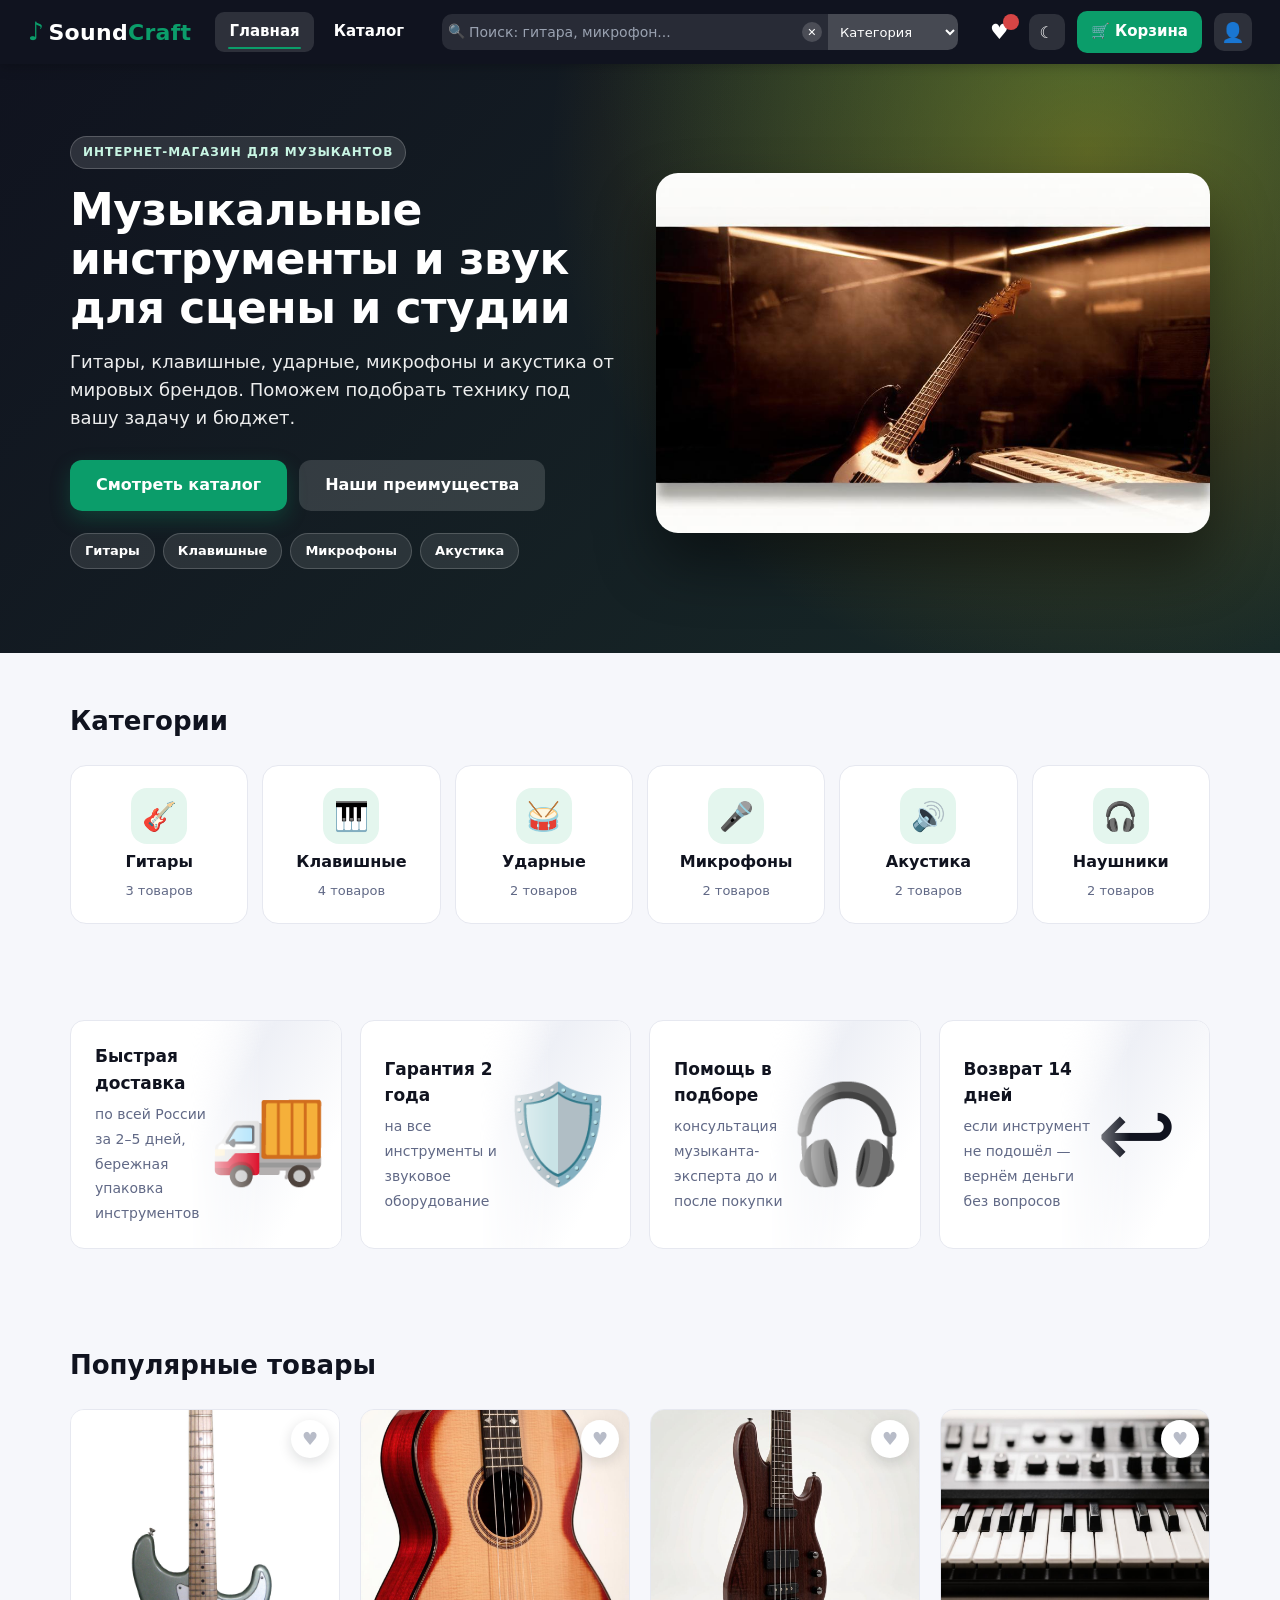
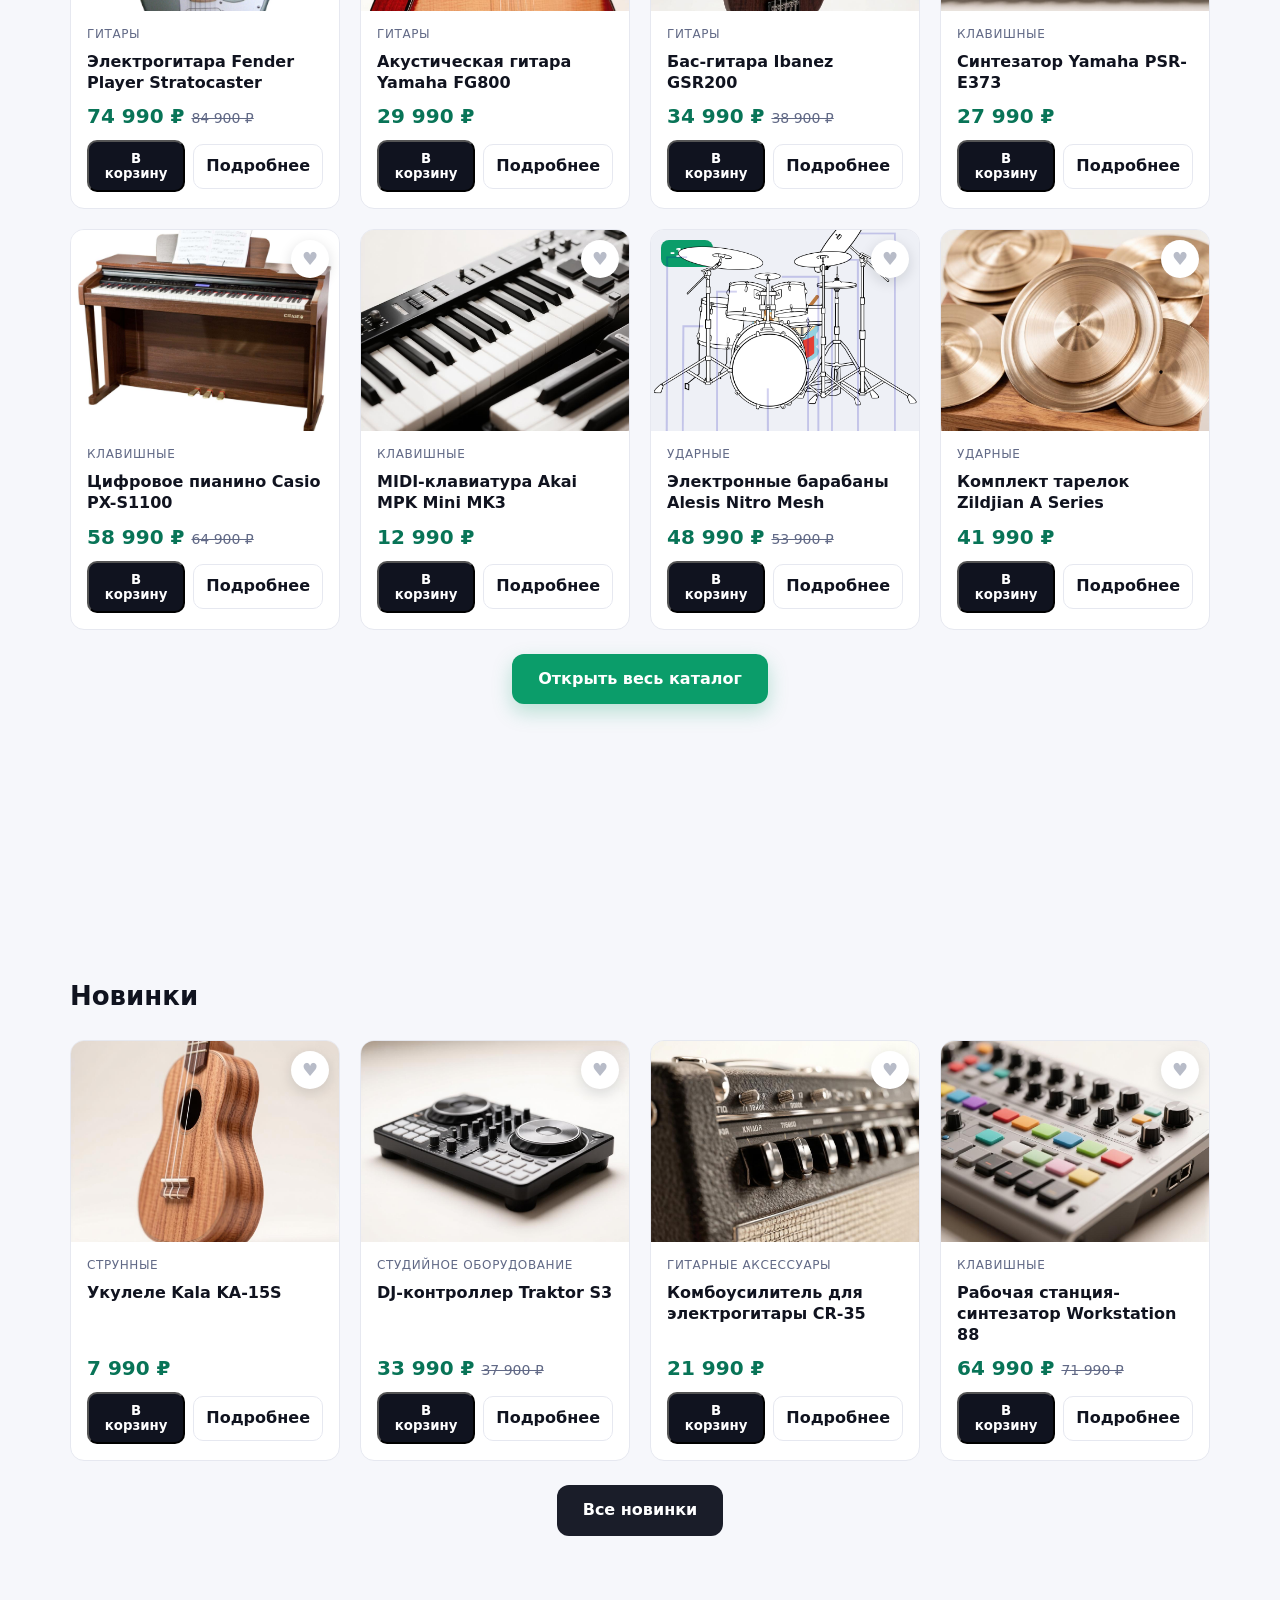
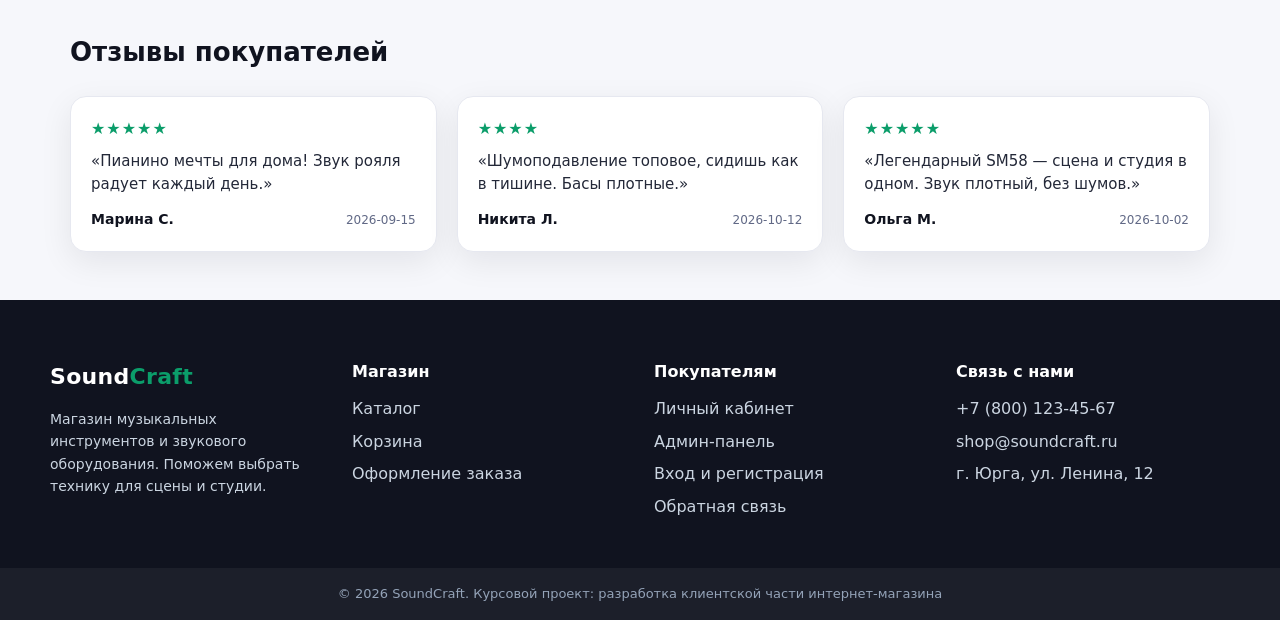
==== commit 0b4eaa1f: "Меню только Главная/Каталог; профиль и админка в иконке-меню пользователя; баунс корзины" ====
--- a/index.html
+++ b/index.html
@@ -7,7 +7,7 @@
   <link rel="icon" type="image/svg+xml" href="img/favicon.svg">
   <link rel="preload" as="image" href="img/hero.jpg">
   <meta name="description" content="SoundCraft — интернет-магазин музыкальных инструментов, акустики, микрофонов и студийного оборудования. Доставка по всей России.">
-  <link rel="stylesheet" href="css/style.css?v=26">
+  <link rel="stylesheet" href="css/style.css?v=27">
 </head>
 <body>
 
@@ -18,8 +18,6 @@
     <nav class="nav" id="topNav">
       <a href="index.html" class="active">Главная</a>
       <a href="catalog.html">Каталог</a>
-      <a href="profile.html">Кабинет</a>
-      <a href="admin.html">Админ</a>
     </nav>
     <div class="search" id="globalSearch">
       <div class="search__row">
@@ -36,7 +34,10 @@
       <a class="fav-head" href="favorites.html" title="Избранное" aria-label="Избранное">♥<span class="fav-badge" id="favCount"></span></a>
       <button class="toggle" onclick="toggleTheme()" aria-label="Сменить тему" title="Тема">☾</button>
       <a class="cart-btn" href="cart.html">🛒 Корзина <span class="cart-count" id="cartCount"></span></a>
-      <span class="user-chip" id="userChip"></span>
+      <div class="user-menu" id="userMenu">
+        <button class="user-btn" onclick="toggleUserMenu()" aria-label="Меню пользователя" title="Мой профиль">👤</button>
+        <div class="user-drop" id="userDrop"></div>
+      </div>
     </div>
   </div></header>
 
@@ -154,14 +155,14 @@
   </footer>
   <div class="mob-bar" id="mobBar"></div>
 
-  <script src="js/data.js?v=26"></script>
-  <script src="js/api.js?v=26"></script>
-  <script src="js/main.js?v=26"></script>
+  <script src="js/data.js?v=27"></script>
+  <script src="js/api.js?v=27"></script>
+  <script src="js/main.js?v=27"></script>
   <script>
     // Шапка и подвал уже прописаны в HTML этого файла — только инициализируем их
     // Сначала пользователь и корзина (не зависят от данных каталога)
     renderCartCount();
-    renderUserChip();
+    renderUserMenu();
     renderFavCount();
     seedReviews();
     applyTheme();
--- a/css/style.css
+++ b/css/style.css
@@ -695,3 +695,18 @@
 .nav a.active{position:relative}
 .nav a.active::after{content:"";position:absolute;left:13px;right:13px;bottom:3px;height:2px;border-radius:2px;background:var(--brand)}
 @media (prefers-reduced-motion: reduce){.header{transition:none}}
+
+/* ===== Меню пользователя (иконка + выпадающий список) ===== */
+.user-menu{position:relative}
+.user-btn{width:38px;height:38px;border:none;border-radius:10px;background:rgba(255,255,255,.12);color:#fff;font-size:19px;cursor:pointer;transition:.15s;line-height:1}
+.user-btn:hover{background:rgba(255,255,255,.22)}
+.user-drop{position:absolute;top:calc(100% + 8px);right:0;min-width:200px;background:var(--card);color:var(--ink);border:1px solid var(--line);border-radius:12px;box-shadow:var(--shadow);padding:6px;display:none;z-index:120}
+.user-drop.open{display:block}
+.user-drop a{display:block;padding:9px 12px;border-radius:8px;font-size:14px;font-weight:600;color:var(--ink)}
+.user-drop a:hover{background:var(--bg,#f6f7fb)}
+.user-drop-name{display:flex;align-items:center;gap:8px;padding:9px 12px;border-bottom:1px solid var(--line);margin-bottom:4px;font-weight:700;font-size:14px}
+[data-theme="dark"] .user-drop-name{border-bottom-color:#272e3d}
+[data-theme="dark"] .user-drop a:hover{background:#1d2430}
+@keyframes cart-bump{0%{transform:scale(1)}40%{transform:scale(1.18)}100%{transform:scale(1)}}
+.cart-count.bump{animation:cart-bump .35s ease}
+@media (prefers-reduced-motion: reduce){.cart-count.bump{animation:none}}
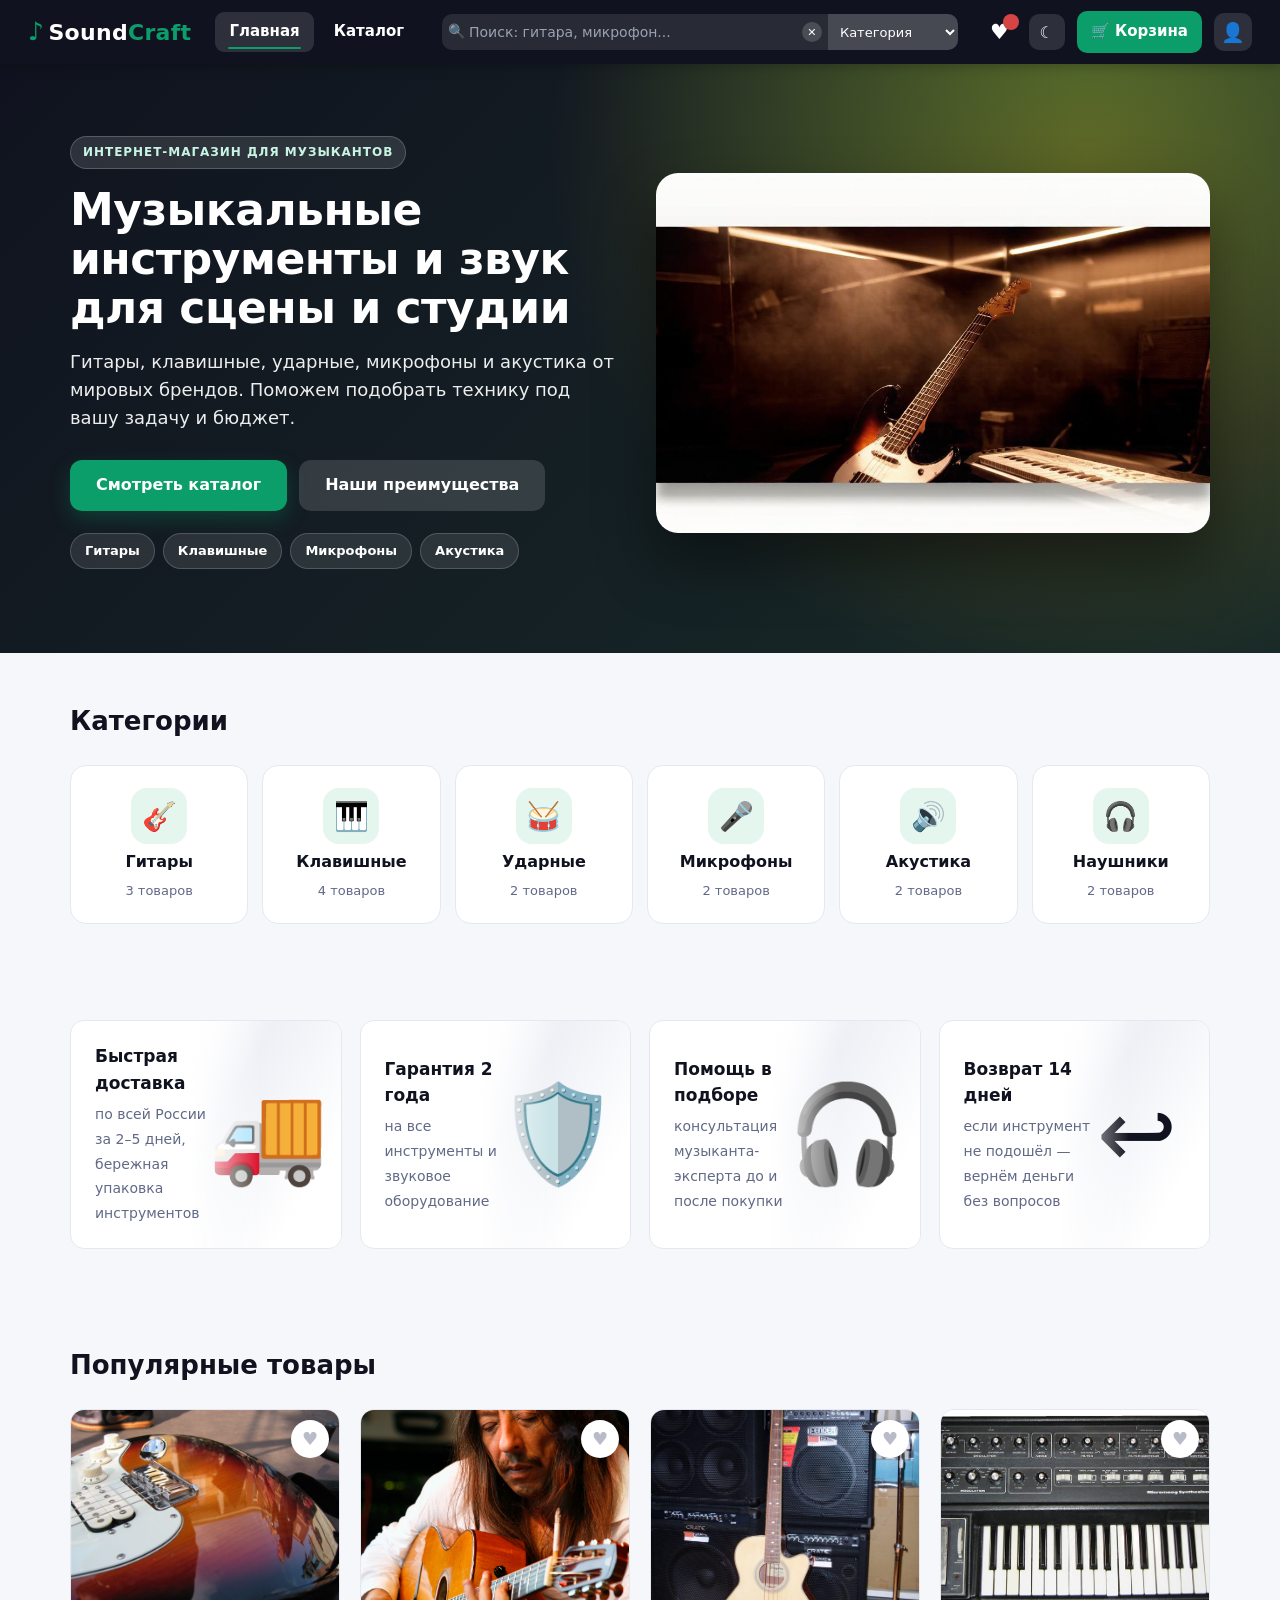
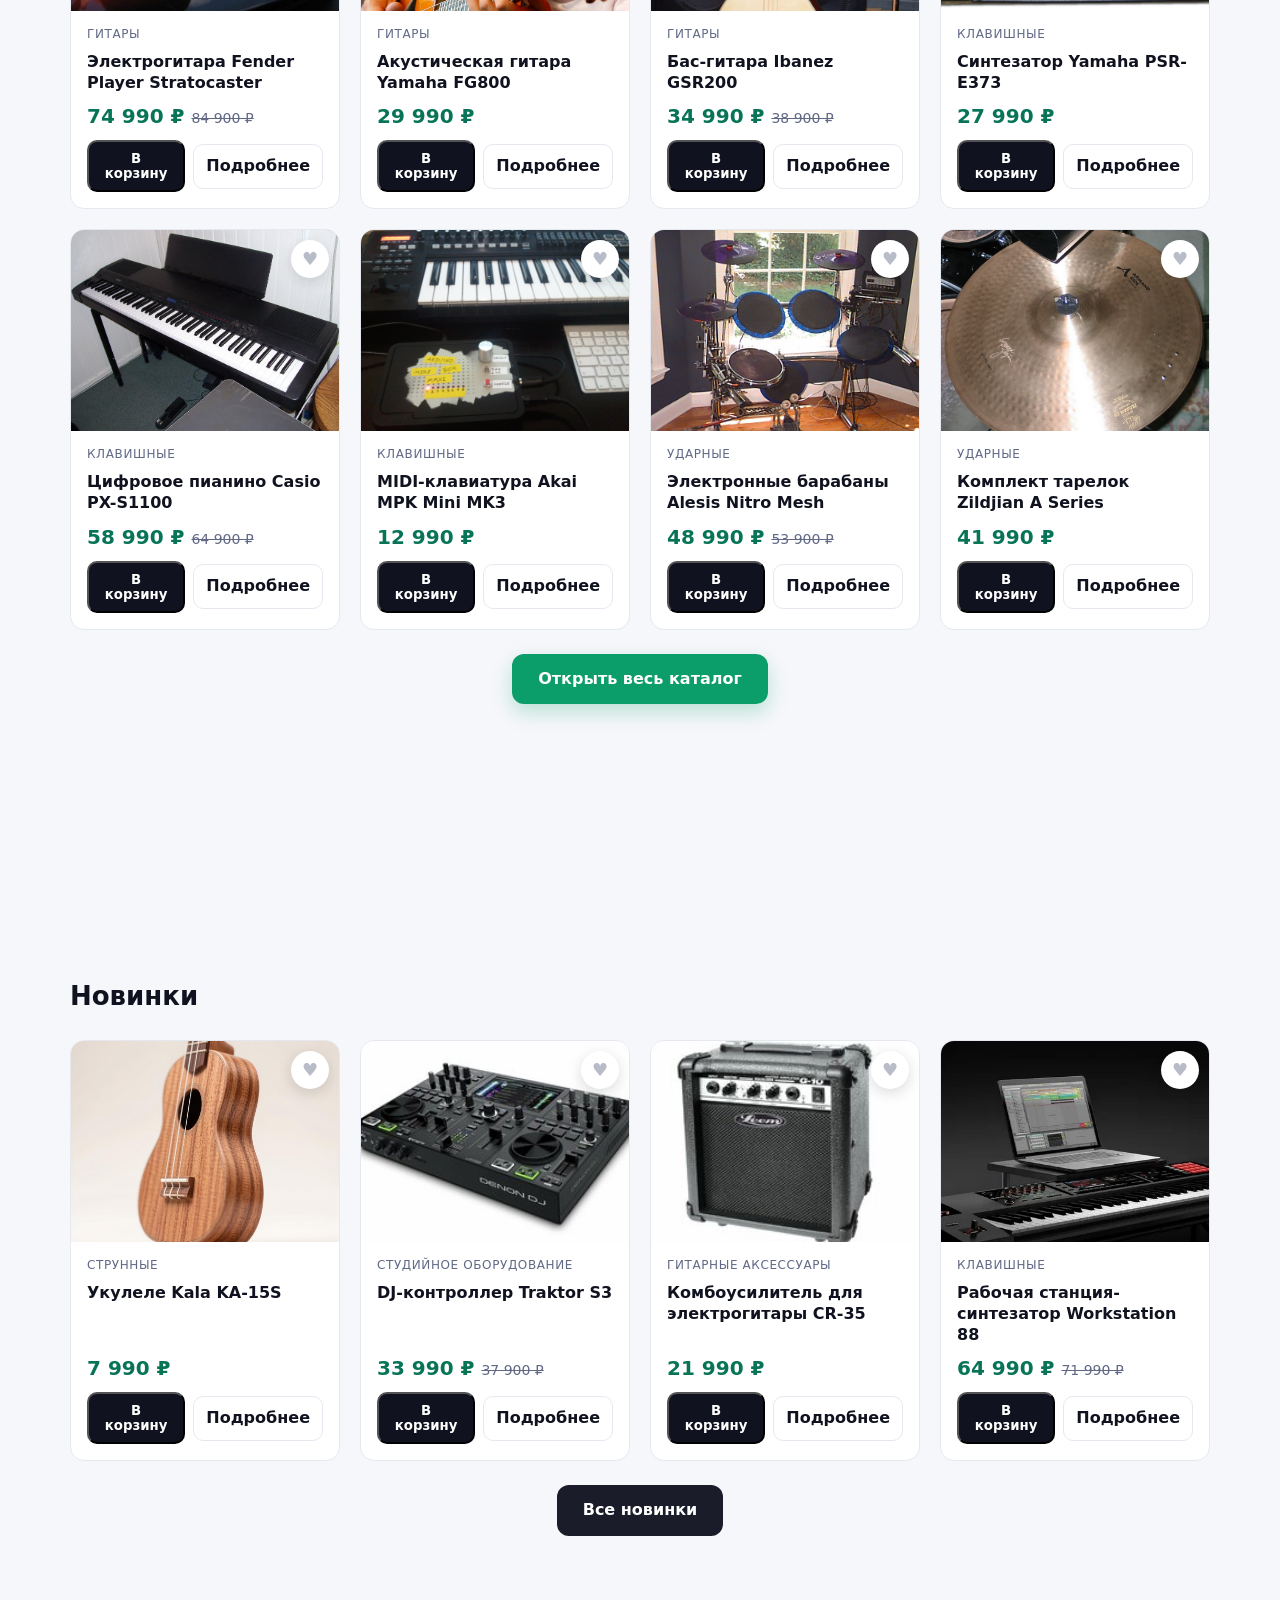
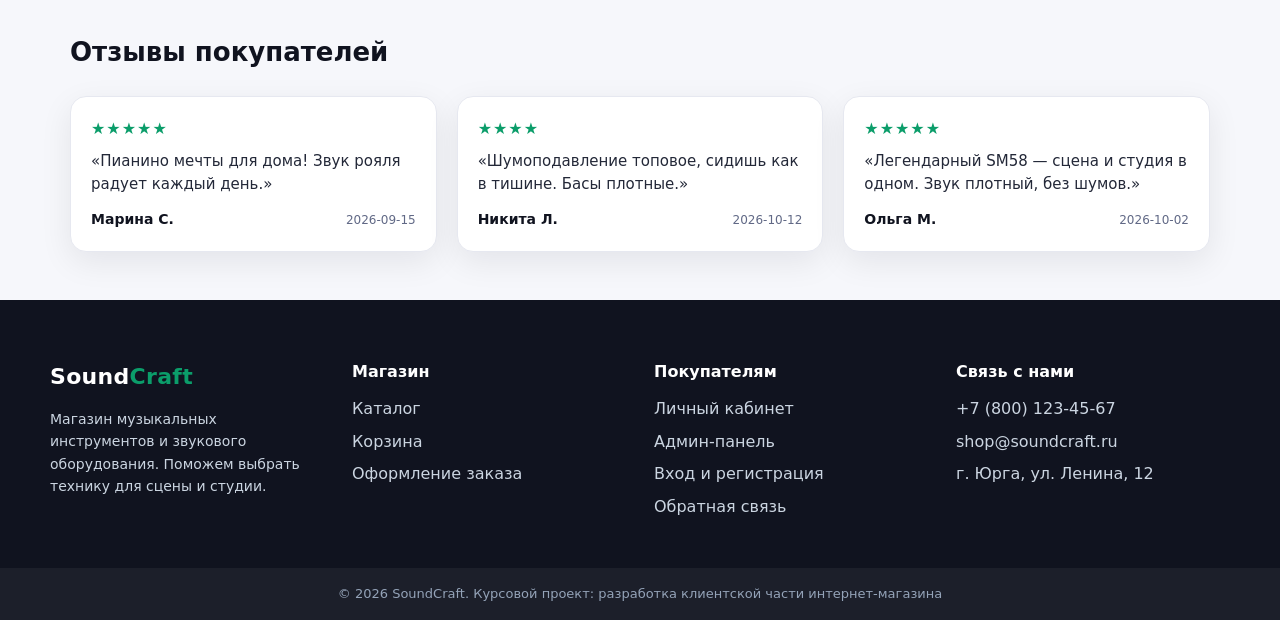
==== commit 992c2883: "Заменены фото товаров на реальные снимки инструментов (Wikimedia Commons); лимит покрыт 17 из 22" ====
--- a/index.html
+++ b/index.html
@@ -7,7 +7,7 @@
   <link rel="icon" type="image/svg+xml" href="img/favicon.svg">
   <link rel="preload" as="image" href="img/hero.jpg">
   <meta name="description" content="SoundCraft — интернет-магазин музыкальных инструментов, акустики, микрофонов и студийного оборудования. Доставка по всей России.">
-  <link rel="stylesheet" href="css/style.css?v=27">
+  <link rel="stylesheet" href="css/style.css?v=28">
 </head>
 <body>
 
@@ -155,9 +155,9 @@
   </footer>
   <div class="mob-bar" id="mobBar"></div>
 
-  <script src="js/data.js?v=27"></script>
-  <script src="js/api.js?v=27"></script>
-  <script src="js/main.js?v=27"></script>
+  <script src="js/data.js?v=28"></script>
+  <script src="js/api.js?v=28"></script>
+  <script src="js/main.js?v=28"></script>
   <script>
     // Шапка и подвал уже прописаны в HTML этого файла — только инициализируем их
     // Сначала пользователь и корзина (не зависят от данных каталога)
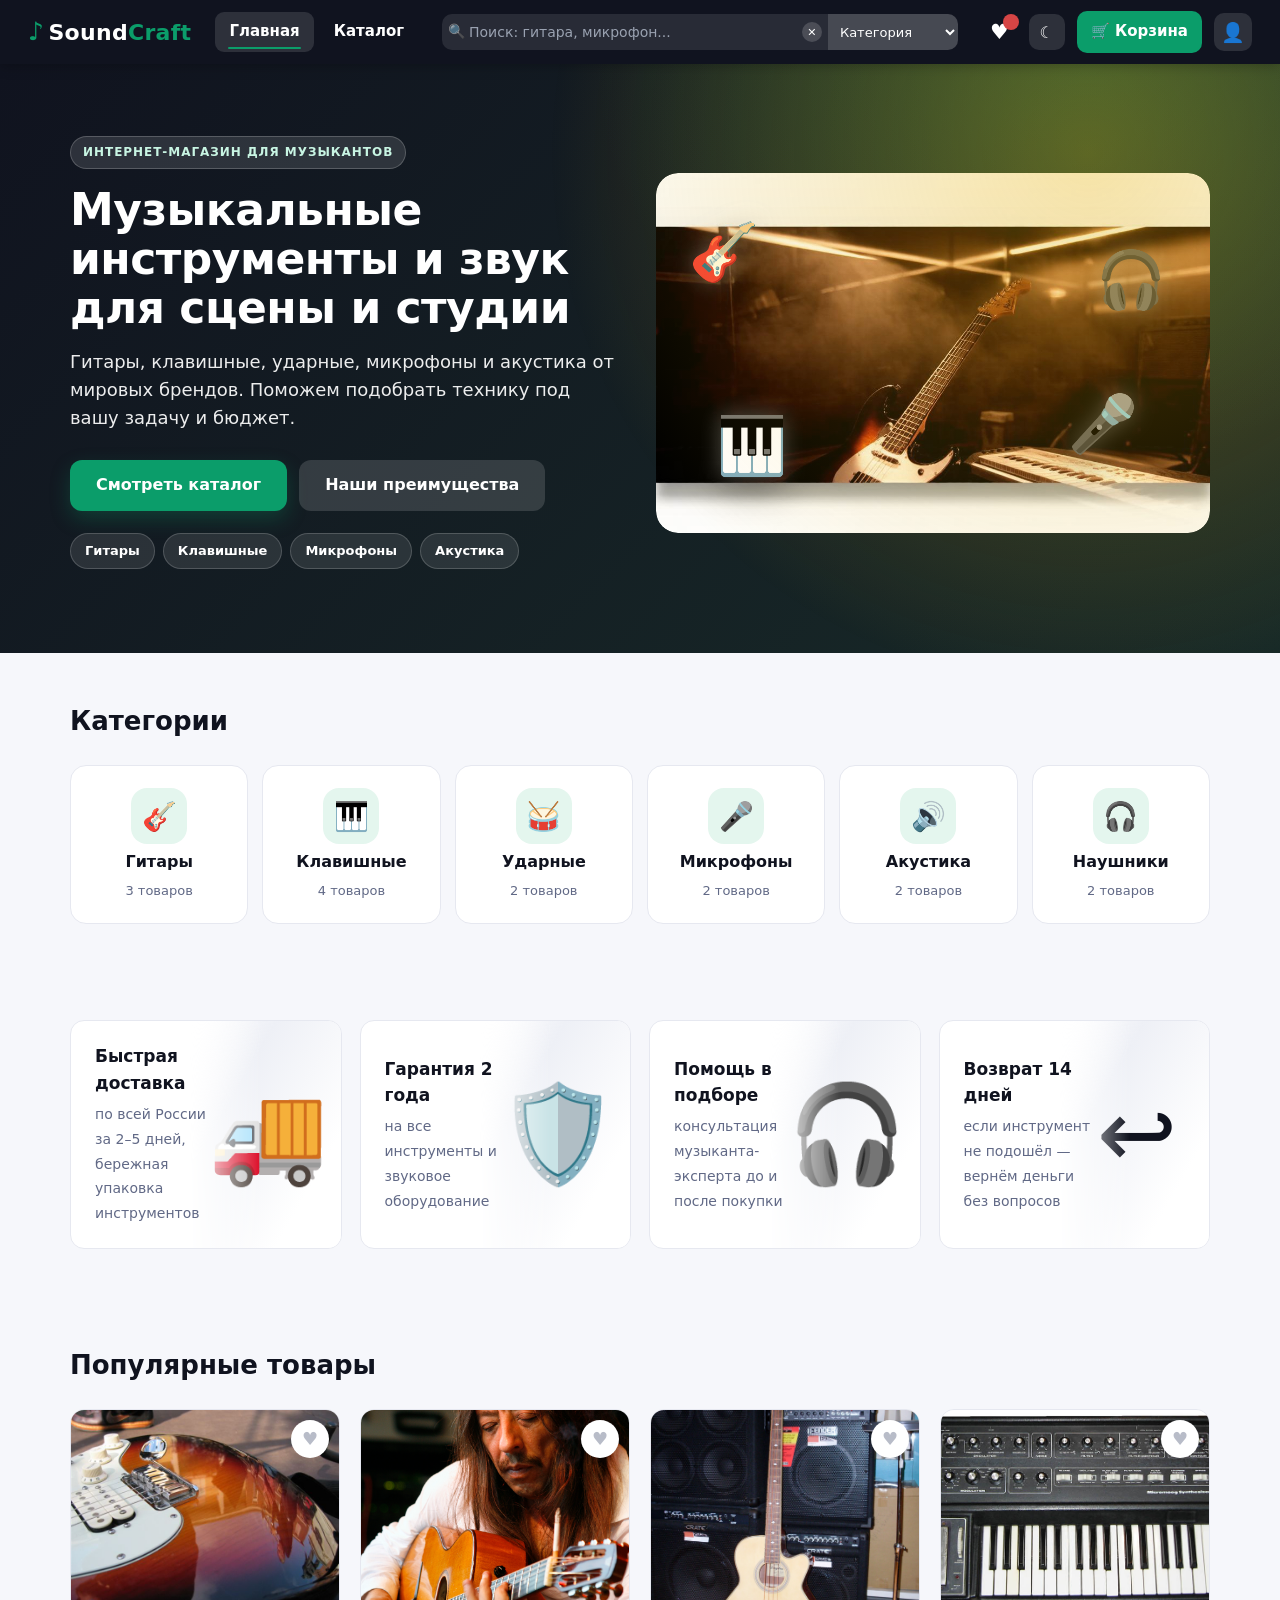
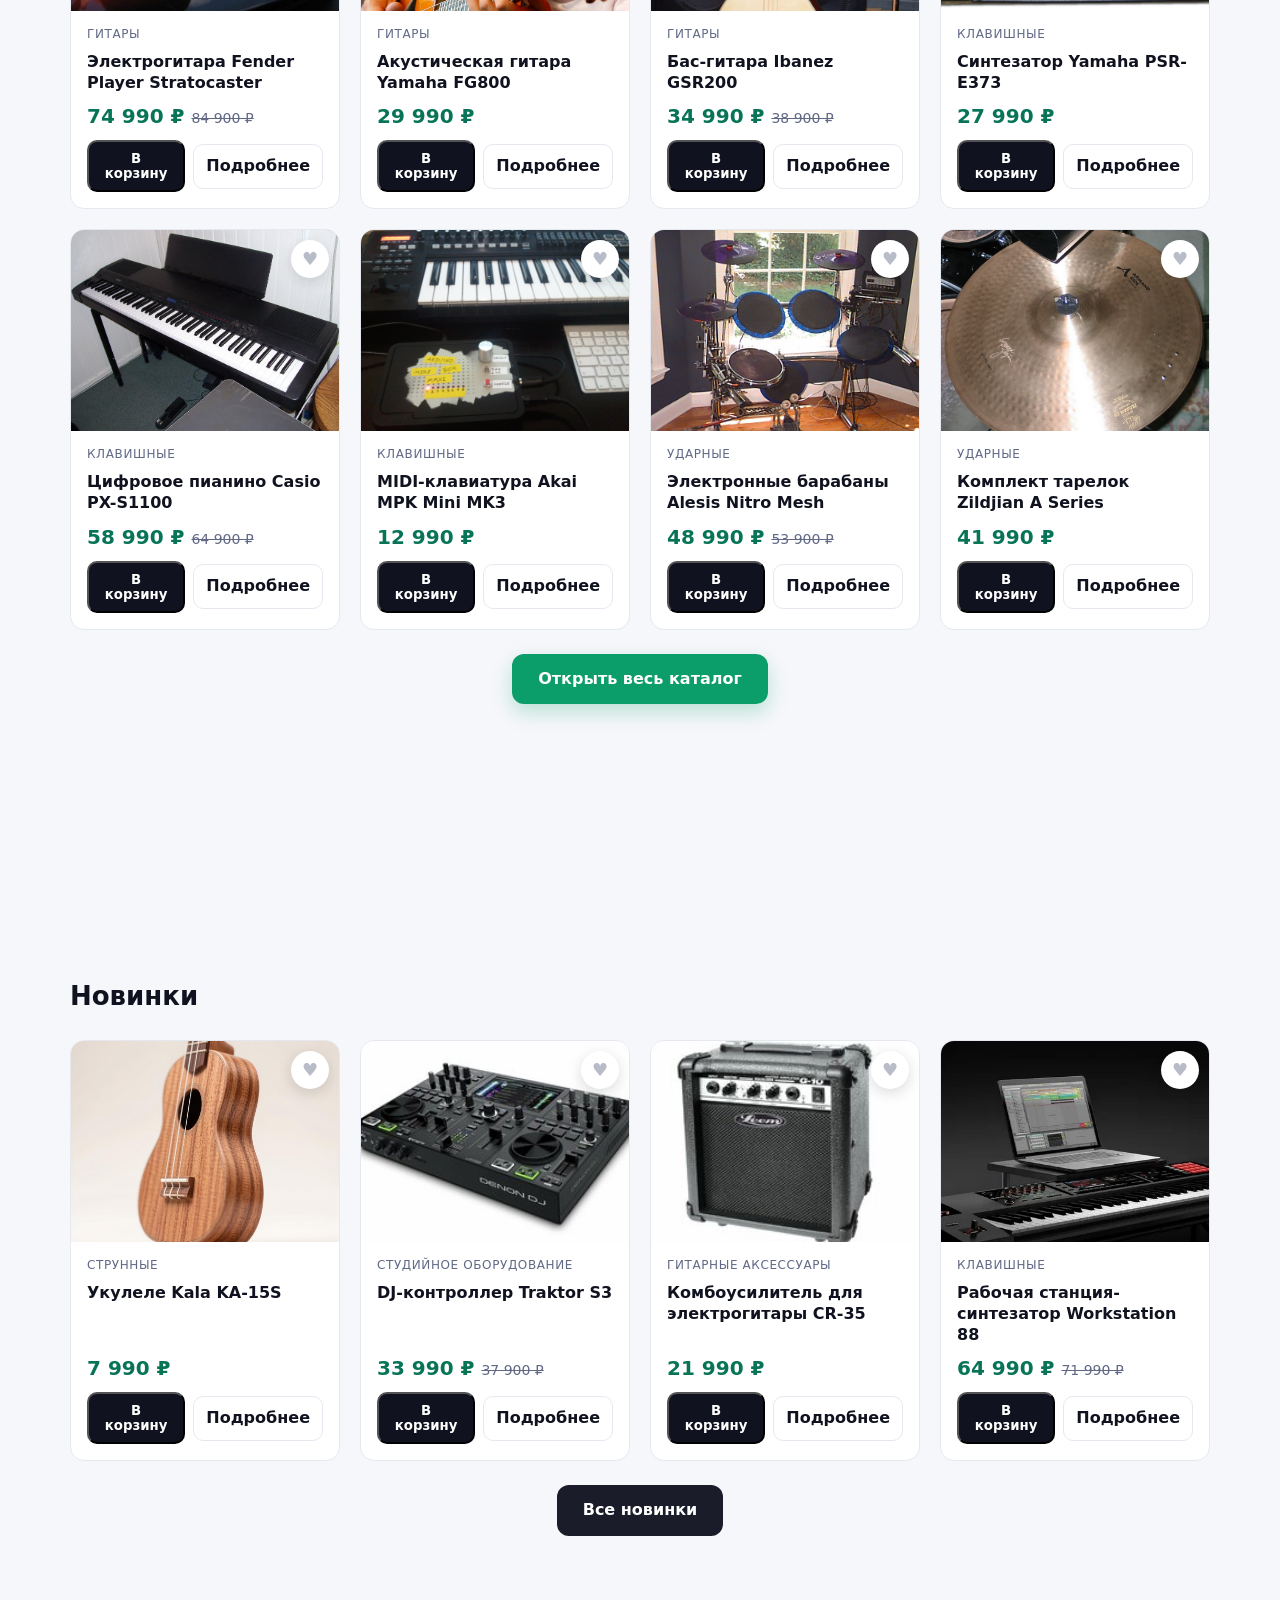
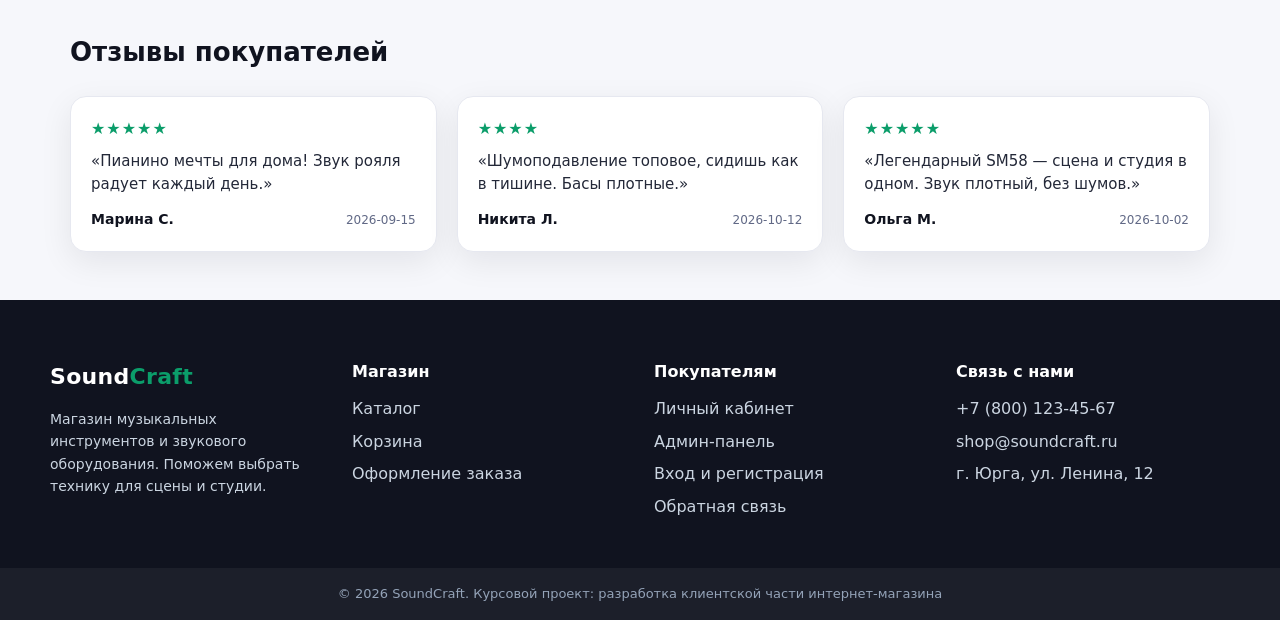
==== commit 52c09989: "Главная: 3D-герой (объёмная картинка наклоняется за курсором, плавающие ноты)" ====
--- a/index.html
+++ b/index.html
@@ -7,7 +7,7 @@
   <link rel="icon" type="image/svg+xml" href="img/favicon.svg">
   <link rel="preload" as="image" href="img/hero.jpg">
   <meta name="description" content="SoundCraft — интернет-магазин музыкальных инструментов, акустики, микрофонов и студийного оборудования. Доставка по всей России.">
-  <link rel="stylesheet" href="css/style.css?v=28">
+  <link rel="stylesheet" href="css/style.css?v=29">
 </head>
 <body>
 
@@ -58,7 +58,15 @@
           <a class="chip" href="catalog.html?fCat=%D0%90%D0%BA%D1%83%D1%81%D1%82%D0%B8%D0%BA%D0%B0">Акустика</a>
         </div>
       </div>
-      <div class="hero__media"><img src="img/hero.jpg" alt="Музыкальные инструменты в студии" loading="lazy"></div>
+      <div class="hero-3d" id="hero3d">
+        <div class="h3d-rotor" id="h3dRotor">
+          <div class="h3d-card"><img src="img/hero.jpg" alt="Музыкальные инструменты в студии" loading="lazy"></div>
+        </div>
+        <span class="h3d-float h3d-f1" aria-hidden="true">🎸</span>
+        <span class="h3d-float h3d-f2" aria-hidden="true">🎧</span>
+        <span class="h3d-float h3d-f3" aria-hidden="true">🎹</span>
+        <span class="h3d-float h3d-f4" aria-hidden="true">🎤</span>
+      </div>
     </div>
   </section>
 
@@ -155,9 +163,9 @@
   </footer>
   <div class="mob-bar" id="mobBar"></div>
 
-  <script src="js/data.js?v=28"></script>
-  <script src="js/api.js?v=28"></script>
-  <script src="js/main.js?v=28"></script>
+  <script src="js/data.js?v=29"></script>
+  <script src="js/api.js?v=29"></script>
+  <script src="js/main.js?v=29"></script>
   <script>
     // Шапка и подвал уже прописаны в HTML этого файла — только инициализируем их
     // Сначала пользователь и корзина (не зависят от данных каталога)
@@ -169,6 +177,7 @@
     const firstSec = document.querySelector(".section"); if(firstSec && !firstSec.id) firstSec.id = "content";
     initSearch();
     initHeaderGlobal();
+    initHero3D();
     const mbx = document.getElementById("mobBar");
     if(mbx) mbx.innerHTML = `<a href="index.html" class="on">🏠<span>Главная</span></a><a href="catalog.html">🔍<span>Каталог</span></a><a href="cart.html">🛒<span>Корзина</span></a><a href="profile.html">👤<span>Профиль</span></a>`;
 
--- a/css/style.css
+++ b/css/style.css
@@ -710,3 +710,17 @@
 @keyframes cart-bump{0%{transform:scale(1)}40%{transform:scale(1.18)}100%{transform:scale(1)}}
 .cart-count.bump{animation:cart-bump .35s ease}
 @media (prefers-reduced-motion: reduce){.cart-count.bump{animation:none}}
+
+/* ===== 3D hero: объёмная картинка и плавающие ноты ===== */
+.hero-3d{position:relative;height:360px;perspective:1000px;perspective-origin:50% 45%;overflow:hidden;border-radius:22px}
+.h3d-rotor{position:absolute;inset:0;transform-style:preserve-3d;transition:transform .16s ease-out;will-change:transform}
+.h3d-card{position:absolute;inset:0;border-radius:22px;overflow:hidden;box-shadow:0 30px 70px rgba(0,0,0,.5);transform:translateZ(0)}
+.h3d-card img{width:100%;height:100%;object-fit:cover}
+.h3d-float{position:absolute;font-size:56px;filter:drop-shadow(0 10px 16px rgba(0,0,0,.45));text-shadow:0 0 22px rgba(255,255,255,.28);animation:floaty 4.5s ease-in-out infinite;pointer-events:none}
+.h3d-f1{left:6%;top:10%}
+.h3d-f2{right:8%;top:18%;animation-delay:.7s}
+.h3d-f3{left:11%;bottom:12%;animation-delay:1.3s}
+.h3d-f4{right:13%;bottom:18%;animation-delay:.4s}
+@keyframes floaty{0%,100%{transform:translateY(0) rotate(-5deg)}50%{transform:translateY(-18px) rotate(5deg)}}
+@media (prefers-reduced-motion: reduce){.h3d-float{animation:none}.h3d-rotor{transition:none}}
+@media(max-width:900px){.hero-3d{height:250px}}
